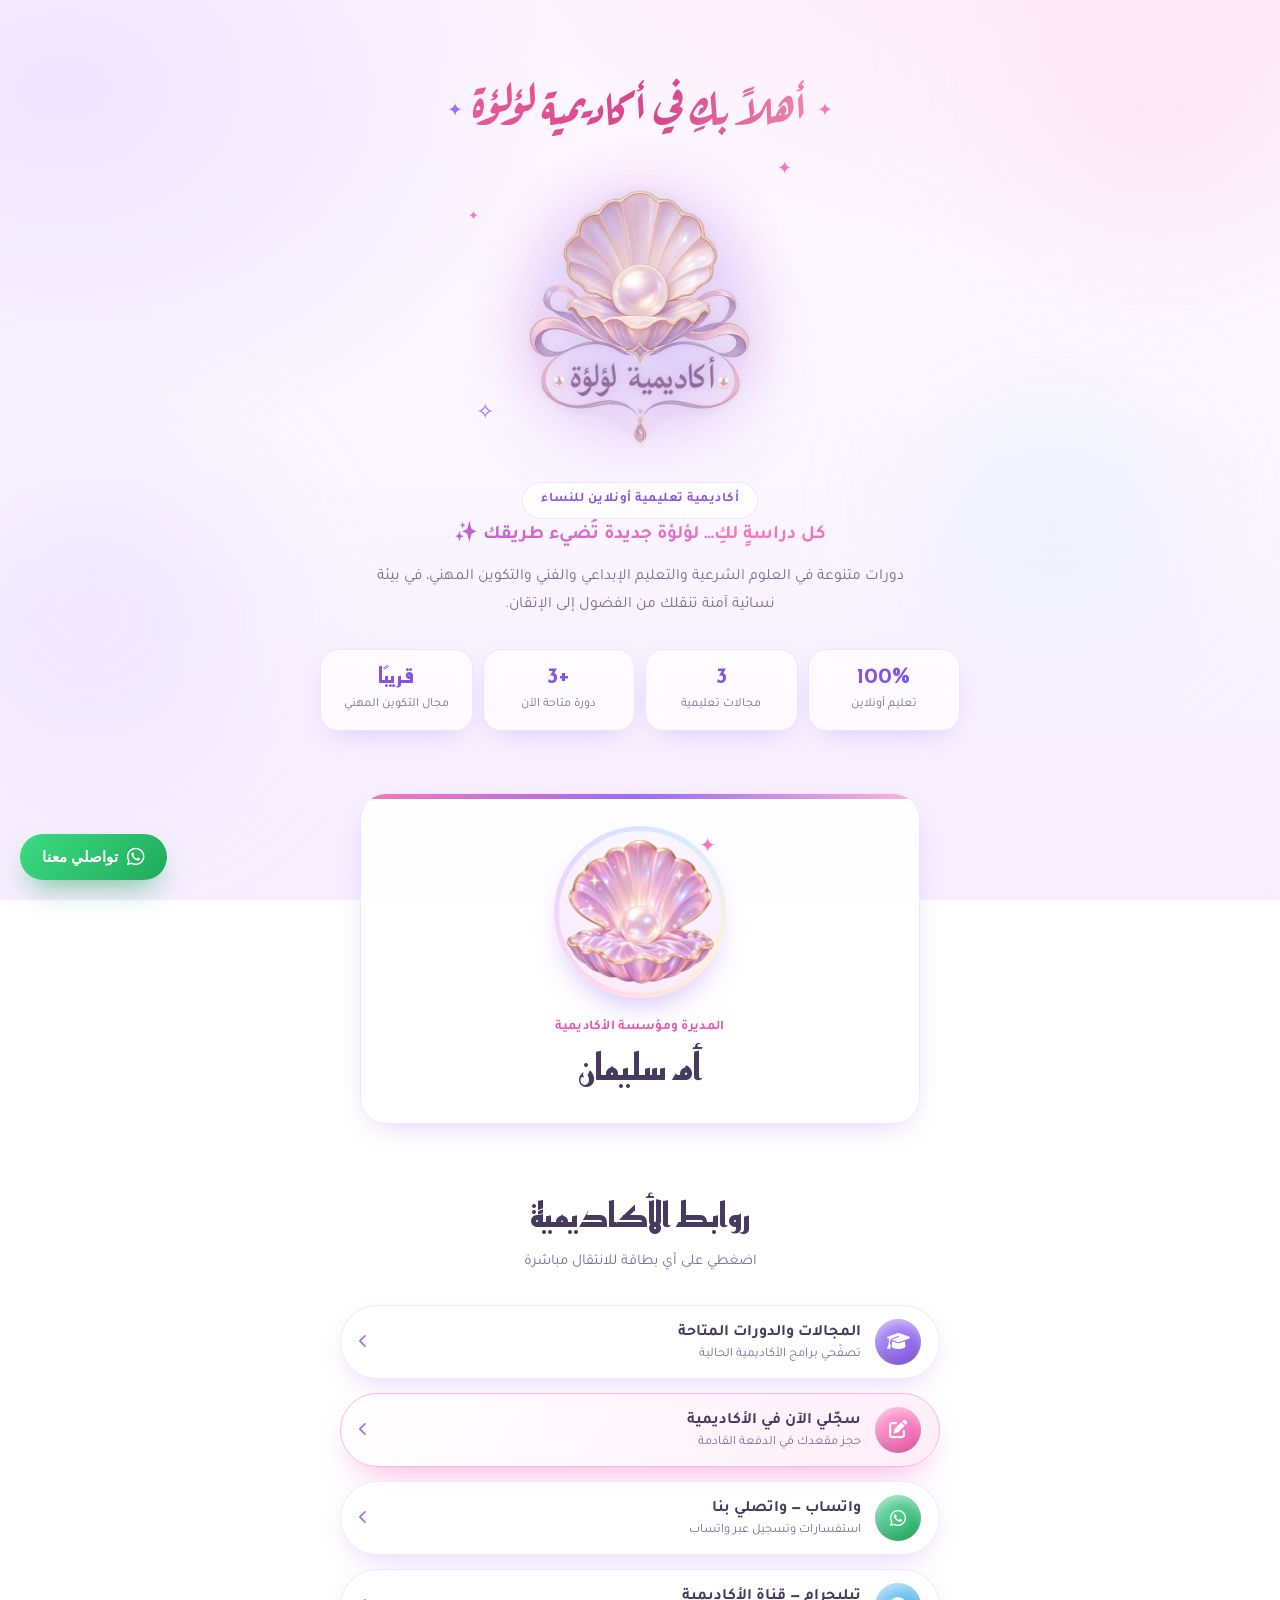
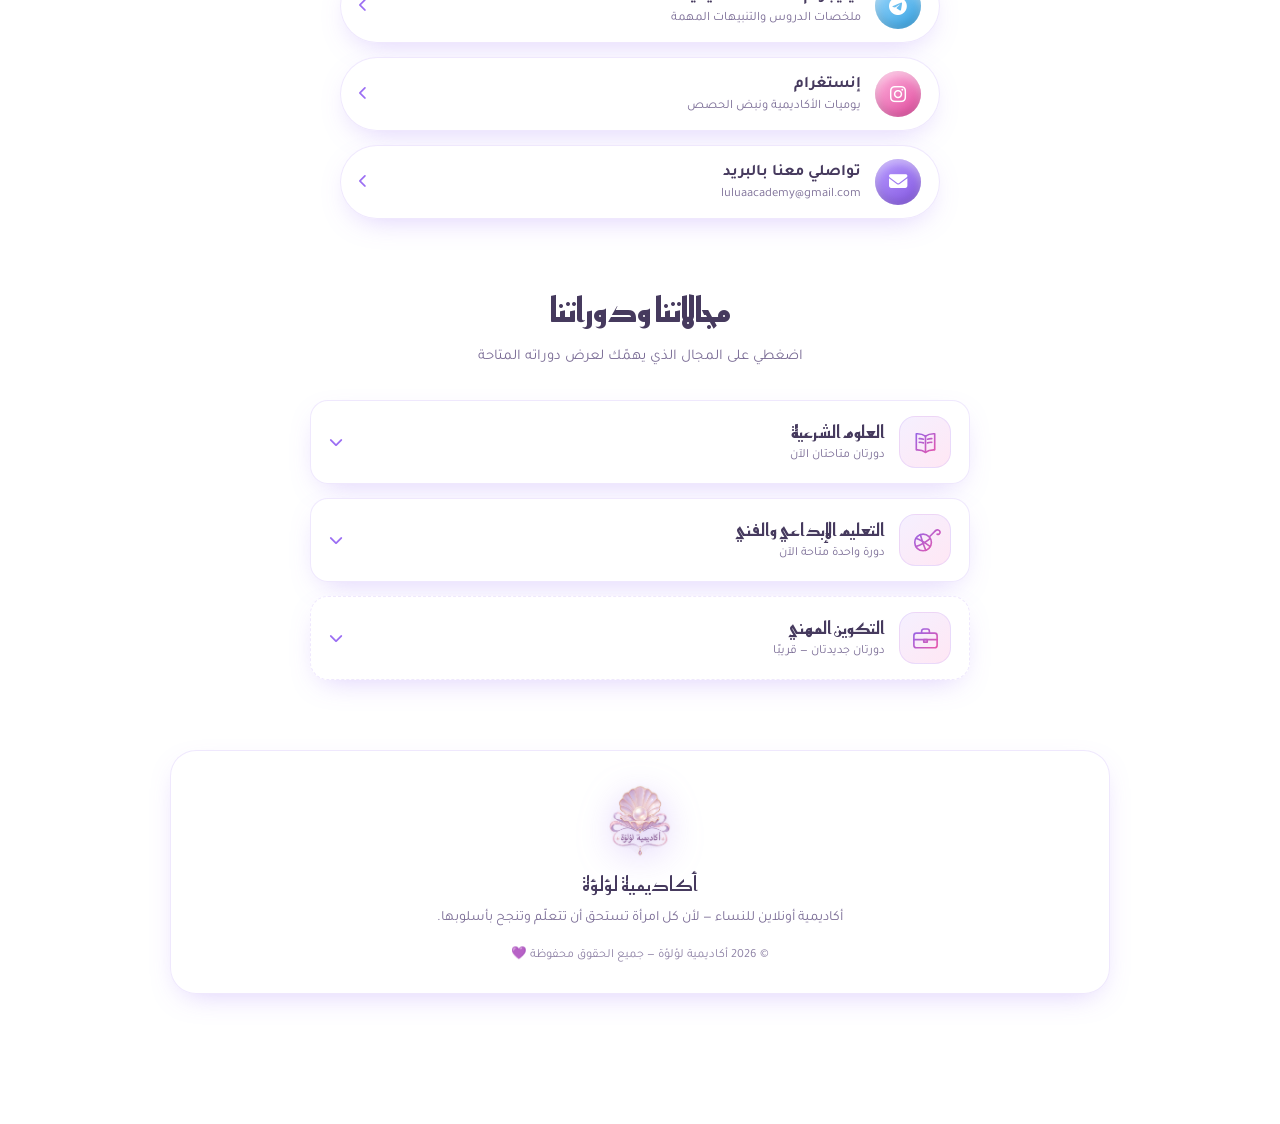
==== index.html @ d8419486 "البريد والتيليجرام الحقيقيان للأكاديمية" ====
<!DOCTYPE html>
<html lang="ar" dir="rtl">
<head>
<meta charset="UTF-8">
<meta name="viewport" content="width=device-width, initial-scale=1">
<title>أكاديمية لؤلؤة | أكاديمية تعليمية أونلاين للنساء</title>
<meta name="description" content="أكاديمية لؤلؤة — أكاديمية تعليمية أونلاين للنساء، دورات في العلوم الشرعية والتعليم الإبداعي والفني والتكوين المهني.">
<meta name="theme-color" content="#f7f0ff">

<meta property="og:type" content="website">
<meta property="og:title" content="أكاديمية لؤلؤة">
<meta property="og:description" content="أكاديمية تعليمية أونلاين للنساء — العلوم الشرعية، التعليم الإبداعي والفني، التكوين المهني.">
<meta property="og:image" content="assets/img/logo.png">

<link rel="icon" type="image/png" href="assets/img/favicon.png">

<link rel="preconnect" href="https://fonts.googleapis.com">
<link rel="preconnect" href="https://fonts.gstatic.com" crossorigin>
<link href="https://fonts.googleapis.com/css2?family=Aref+Ruqaa:wght@400;700&family=Reem+Kufi:wght@400..700&family=Tajawal:wght@300;400;500;700;800&display=swap" rel="stylesheet">
<link rel="stylesheet" href="https://cdnjs.cloudflare.com/ajax/libs/font-awesome/6.5.2/css/all.min.css">

<link rel="stylesheet" href="assets/css/style.css">
</head>
<body>

<div class="pearl-bg" aria-hidden="true">
  <span class="glow glow-1"></span>
  <span class="glow glow-2"></span>
  <span class="glow glow-3"></span>
  <span class="bubble b1"></span>
  <span class="bubble b2"></span>
  <span class="bubble b3"></span>
  <span class="bubble b4"></span>
</div>

<main class="shell">

  <!-- ============ الواجهة ============ -->
  <header class="hero reveal">
    <p class="welcome"><span class="shimmer">أهلاً بكِ في أكاديمية لؤلؤة</span></p>
    <div class="logo-wrap">
      <span class="logo-glow" aria-hidden="true"></span>
      <h1 class="brand">
        <picture>
          <source srcset="assets/img/logo.webp" type="image/webp">
          <img class="brand-logo" src="assets/img/logo.png" alt="أكاديمية لؤلؤة" width="700" height="700" fetchpriority="high">
        </picture>
      </h1>
      <span class="sparkle s1" aria-hidden="true">✦</span>
      <span class="sparkle s2" aria-hidden="true">✧</span>
      <span class="sparkle s3" aria-hidden="true">✦</span>
    </div>

    <p class="eyebrow">أكاديمية تعليمية أونلاين للنساء</p>
    <p class="tagline shimmer">كل دراسةٍ لكِ… لؤلؤة جديدة تُضيء طريقك ✨</p>
    <p class="intro">
      دورات متنوعة في العلوم الشرعية والتعليم الإبداعي والفني والتكوين المهني،
      في بيئة نسائية آمنة تنقلك من الفضول إلى الإتقان.
    </p>

    <ul class="stats" aria-label="نبذة عن الأكاديمية">
      <li><strong>100%</strong><span>تعليم أونلاين</span></li>
      <li><strong>3</strong><span>مجالات تعليمية</span></li>
      <li><strong>+3</strong><span>دورة متاحة الآن</span></li>
      <li><strong>قريبًا</strong><span>مجال التكوين المهني</span></li>
    </ul>
  </header>

  <!-- ============ المديرة ============ -->
  <section class="section" id="director" aria-labelledby="director-title">
    <div class="director-card reveal">
      <div class="director-avatar">
        <picture>
          <source srcset="assets/img/shell.webp" type="image/webp">
          <img src="assets/img/shell.png" alt="صدفة بلؤلؤة" width="600" height="600" loading="lazy">
        </picture>
        <span class="director-sparkle" aria-hidden="true">✦</span>
      </div>
      <p class="director-role">المديرة ومؤسسة الأكاديمية</p>
      <h2 class="director-name" id="director-title">أم سليمان</h2>
    </div>
  </section>

  <!-- ============ كل الروابط ============ -->
  <section class="section links-section" id="links" aria-labelledby="links-title">
    <h2 class="section-title reveal" id="links-title">روابط الأكاديمية</h2>
    <p class="section-sub reveal">اضغطي على أي بطاقة للانتقال مباشرة</p>

    <nav class="link-list">
      <a class="link-card reveal" href="#courses">
        <span class="ico ico-purple"><i class="fa-solid fa-graduation-cap"></i></span>
        <span class="txt"><strong>المجالات والدورات المتاحة</strong><small>تصفّحي برامج الأكاديمية الحالية</small></span>
        <i class="fa-solid fa-chevron-left arrow"></i>
      </a>

      <a class="link-card featured reveal" href="https://forms.gle/your-registration-link" target="_blank" rel="noopener">
        <span class="ico ico-pink"><i class="fa-solid fa-pen-to-square"></i></span>
        <span class="txt"><strong>سجّلي الآن في الأكاديمية</strong><small>حجز مقعدك في الدفعة القادمة</small></span>
        <i class="fa-solid fa-chevron-left arrow"></i>
      </a>

      <a class="link-card reveal" href="https://wa.me/00000000000" target="_blank" rel="noopener">
        <span class="ico ico-green"><i class="fa-brands fa-whatsapp"></i></span>
        <span class="txt"><strong>واتساب — واتصلي بنا</strong><small>استفسارات وتسجيل عبر واتساب</small></span>
        <i class="fa-solid fa-chevron-left arrow"></i>
      </a>

      <a class="link-card reveal" href="https://t.me/luluaacademy" target="_blank" rel="noopener">
        <span class="ico ico-sky"><i class="fa-brands fa-telegram"></i></span>
        <span class="txt"><strong>تيليجرام — قناة الأكاديمية</strong><small>ملخصات الدروس والتنبيهات المهمة</small></span>
        <i class="fa-solid fa-chevron-left arrow"></i>
      </a>

      <a class="link-card reveal" href="https://instagram.com/your_account" target="_blank" rel="noopener">
        <span class="ico ico-rose"><i class="fa-brands fa-instagram"></i></span>
        <span class="txt"><strong>إنستغرام</strong><small>يوميات الأكاديمية ونبض الحصص</small></span>
        <i class="fa-solid fa-chevron-left arrow"></i>
      </a>

      <a class="link-card reveal" href="mailto:luluaacademy@gmail.com">
        <span class="ico ico-purple"><i class="fa-solid fa-envelope"></i></span>
        <span class="txt"><strong>تواصلي معنا بالبريد</strong><small>luluaacademy@gmail.com</small></span>
        <i class="fa-solid fa-chevron-left arrow"></i>
      </a>
    </nav>
  </section>

  <!-- ============ المجالات والدورات ============ -->
  <section class="section" id="courses" aria-labelledby="courses-title">
    <h2 class="section-title reveal" id="courses-title">مجالاتنا ودوراتنا</h2>
    <p class="section-sub reveal">اضغطي على المجال الذي يهمّك لعرض دوراته المتاحة</p>

    <div class="fields">
      <details class="field reveal">
        <summary class="field-head">
          <span class="field-icon" aria-hidden="true"><svg viewBox="0 0 32 32" fill="none"><defs><linearGradient id="ico-book" x1="4" y1="4" x2="28" y2="28" gradientUnits="userSpaceOnUse"><stop stop-color="#8f66ec"/><stop offset="1" stop-color="#ec56a8"/></linearGradient></defs><g stroke="url(#ico-book)" stroke-width="1.7" stroke-linecap="round" stroke-linejoin="round"><path d="M16 9.5C13.4 7.6 10 6.8 6.5 7v16.6c3.5-.2 6.9.6 9.5 2.5"/><path d="M16 9.5c2.6-1.9 6-2.7 9.5-2.5V23.6c-3.5-.2-6.9.6-9.5 2.5"/><path d="M16 9.5v16.6"/><path d="M9.5 12c1.6-.1 3.1.1 4.4.6M9.5 15.8c1.6-.1 3.1.1 4.4.6"/><path d="M18.1 12.6c1.3-.5 2.8-.7 4.4-.6M18.1 16.4c1.3-.5 2.8-.7 4.4-.6"/></g></svg></span>
          <span class="field-name">
            <strong>العلوم الشرعية</strong>
            <small>دورتان متاحتان الآن</small>
          </span>
          <i class="fa-solid fa-chevron-down field-chevron" aria-hidden="true"></i>
        </summary>
        <div class="field-body">
          <a class="course course-link" href="course.html?id=ghasl-takfin">
            <span class="course-field">العلوم الشرعية</span>
            <h3>التغسيل والتكفين</h3>
            <p>أحكام تغسيل الميت وتكفينه كما وردت في القرآن والسنة، بشرح مبسّط وتطبيقي.</p>
            <span class="course-foot">
              <span class="badges">
                <span class="badge">متاحة الآن</span>
                <span class="badge badge-free">مجانية</span>
              </span>
              <span class="course-more">التفاصيل <i class="fa-solid fa-chevron-left" aria-hidden="true"></i></span>
            </span>
          </a>

          <a class="course course-link" href="course.html?id=usul-thalatha">
            <span class="course-field">العلوم الشرعية</span>
            <h3>الأصول الثلاثة</h3>
            <p>تمهيدٌ وافي للإيمان والفقه والحديث، بشرح مبسّط وأمثلة تطبيقية تناسب المبتدئة.</p>
            <span class="course-foot">
              <span class="badges">
                <span class="badge">متاحة الآن</span>
                <span class="badge badge-free">مجانية</span>
              </span>
              <span class="course-more">التفاصيل <i class="fa-solid fa-chevron-left" aria-hidden="true"></i></span>
            </span>
          </a>
        </div>
      </details>

      <details class="field reveal">
        <summary class="field-head">
          <span class="field-icon" aria-hidden="true"><svg viewBox="0 0 32 32" fill="none"><defs><linearGradient id="ico-yarn" x1="4" y1="4" x2="28" y2="28" gradientUnits="userSpaceOnUse"><stop stop-color="#8f66ec"/><stop offset="1" stop-color="#ec56a8"/></linearGradient></defs><g stroke="url(#ico-yarn)" stroke-width="1.7" stroke-linecap="round" stroke-linejoin="round"><circle cx="13.5" cy="18" r="8.6"/><path d="M6.1 13.7c3.8 1.2 9.4 4.5 14.8 8.6"/><path d="M6.1 22.3c4.2-1.6 10.2-4.4 14.8-8.6"/><path d="M10.6 9.9c1.8 5.4 3.6 11.6 5.8 16.2"/><path d="M20.6 11.6 26.4 5.8"/><path d="M26.4 5.8c1.7-1.5 4.3-.8 4.6 1.3.3 1.9-1.6 3.1-3 2.4"/></g></svg></span>
          <span class="field-name">
            <strong>التعليم الإبداعي والفني</strong>
            <small>دورة واحدة متاحة الآن</small>
          </span>
          <i class="fa-solid fa-chevron-down field-chevron" aria-hidden="true"></i>
        </summary>
        <div class="field-body">
          <a class="course course-link" href="course.html?id=kuroshi">
            <span class="course-field">التعليم الإبداعي والفني</span>
            <h3>دورة الكروشي</h3>
            <p>من الأساسيات الأولى إلى تنفيذ قطعٍ يدوية أنيقة، بخطوات واضحة وممتعة.</p>
            <span class="course-foot">
              <span class="badges">
                <span class="badge">متاحة الآن</span>
                <span class="badge badge-paid">2800 دج <s class="price-old">4000 دج</s></span>
              </span>
              <span class="course-more">التفاصيل <i class="fa-solid fa-chevron-left" aria-hidden="true"></i></span>
            </span>
          </a>
        </div>
      </details>

      <details class="field soon reveal">
        <summary class="field-head">
          <span class="field-icon" aria-hidden="true"><svg viewBox="0 0 32 32" fill="none"><defs><linearGradient id="ico-work" x1="4" y1="4" x2="28" y2="28" gradientUnits="userSpaceOnUse"><stop stop-color="#8f66ec"/><stop offset="1" stop-color="#ec56a8"/></linearGradient></defs><g stroke="url(#ico-work)" stroke-width="1.7" stroke-linecap="round" stroke-linejoin="round"><rect x="4" y="10.5" width="24" height="15" rx="2.6"/><path d="M12 10.5V8.4a2.2 2.2 0 0 1 2.2-2.2h3.6a2.2 2.2 0 0 1 2.2 2.2v2.1"/><path d="M4 17.2h24"/><path d="M14.2 17.2h3.6v2.6h-3.6z"/></g></svg></span>
          <span class="field-name">
            <strong>التكوين المهني</strong>
            <small>دورتان جديدتان — قريبًا</small>
          </span>
          <i class="fa-solid fa-chevron-down field-chevron" aria-hidden="true"></i>
        </summary>
        <div class="field-body">
          <a class="course course-link" href="course.html?id=riyad-atfal">
            <span class="course-field">التكوين المهني</span>
            <h3>رياضة الأطفال</h3>
            <p>دورة تأهيلية لمهنة رعاية وتربية الأطفال: خطة نشاط يومية، لعب منظم، ومهارات تعامل عملية.</p>
            <span class="course-foot">
              <span class="badges">
                <span class="badge badge-soon">قريبًا</span>
                <span class="badge badge-paid">4500 دج</span>
              </span>
              <span class="course-more">التفاصيل <i class="fa-solid fa-chevron-left" aria-hidden="true"></i></span>
            </span>
          </a>

          <a class="course course-link" href="course.html?id=murshida-hajj">
            <span class="course-field">التكوين المهني</span>
            <h3>مرشدة الحج والعمرة</h3>
            <p>تأهيل ليكونين مرشدة لنساء الحج والعمرة: المناسك خطوة بخطوة ومهارات الإرشاد في الميدان.</p>
            <span class="course-foot">
              <span class="badges">
                <span class="badge badge-soon">قريبًا</span>
                <span class="badge badge-paid">5000 دج</span>
              </span>
              <span class="course-more">التفاصيل <i class="fa-solid fa-chevron-left" aria-hidden="true"></i></span>
            </span>
          </a>
        </div>
      </details>
    </div>
  </section>

  <footer class="footer reveal">
    <img class="footer-logo" src="assets/img/logo.png" alt="" aria-hidden="true" width="74" height="74" loading="lazy">
    <p class="footer-name">أكاديمية لؤلؤة</p>
    <p class="footer-note">أكاديمية أونلاين للنساء — لأن كل امرأة تستحق أن تتعلّم وتنجح بأسلوبها.</p>
    <p class="copy">© <span id="year">2026</span> أكاديمية لؤلؤة — جميع الحقوق محفوظة 💜</p>
  </footer>

</main>

<a class="fab" href="https://wa.me/00000000000" target="_blank" rel="noopener" aria-label="تواصلي معنا عبر واتساب">
  <i class="fa-brands fa-whatsapp"></i>
  <span>تواصلي معنا</span>
</a>

<script src="assets/js/main.js"></script>
</body>
</html>
---- assets/css/style.css ----
/* ============================================================
   أكاديمية لؤلؤة — ثيم اللؤلؤ (بنفسجي ووردي باستالي)
   ============================================================ */

:root{
  /* ألوان اللؤلؤ */
  --pearl-0: #ffffff;
  --pearl-1: #fdf5ff;
  --pearl-2: #f7eeff;

  /* البنفسجي */
  --violet-50: #f5f0ff;
  --violet-100: #ece2ff;
  --violet-300: #c4a8ff;
  --violet-500: #9b6ef3;
  --violet-600: #8355e0;
  --violet-700: #6a3fc4;

  /* الوردي */
  --pink-100: #ffe7f4;
  --pink-300: #ffb3da;
  --pink-500: #f875bd;
  --pink-600: #ec56a8;

  --ink: #463a5e;
  --ink-soft: #7b6d96;
  --line: rgba(155, 110, 243, .16);

  --shadow-soft: 0 10px 30px -12px rgba(139, 92, 246, .35);
  --shadow-lift: 0 22px 45px -18px rgba(139, 92, 246, .5);

  --r-lg: 26px;
  --r-md: 18px;

  --font-body: "Tajawal", "Segoe UI", system-ui, sans-serif;
  --font-display: "Reem Kufi", "Tajawal", serif;
}

*{ box-sizing: border-box; margin: 0; padding: 0; }

html{ scroll-behavior: smooth; }

body{
  font-family: var(--font-body);
  color: var(--ink);
  background:
    radial-gradient(1200px 600px at 90% -10%, #ffeaf7 0%, transparent 60%),
    radial-gradient(900px 700px at 5% 10%, #eee4ff 0%, transparent 55%),
    linear-gradient(180deg, var(--pearl-1) 0%, #fbf7ff 45%, var(--pearl-2) 100%);
  background-attachment: fixed;
  min-height: 100vh;
  line-height: 1.75;
  overflow-x: hidden;
  -webkit-font-smoothing: antialiased;
}

/* ---------- خلفية اللؤلؤ المتحركة ---------- */
.pearl-bg{
  position: fixed;
  inset: 0;
  z-index: -1;
  overflow: hidden;
  pointer-events: none;
}
.glow{
  position: absolute;
  border-radius: 50%;
  filter: blur(70px);
  opacity: .55;
  animation: drift 18s ease-in-out infinite alternate;
}
.glow-1{ width: 380px; height: 380px; top: -90px; right: -70px;
  background: radial-gradient(circle, #ffd6ee, transparent 70%); }
.glow-2{ width: 420px; height: 420px; bottom: 8%; left: -120px;
  background: radial-gradient(circle, #ddd0ff, transparent 70%); animation-delay: -6s; }
.glow-3{ width: 300px; height: 300px; top: 42%; right: 6%;
  background: radial-gradient(circle, #d6ecff, transparent 70%); animation-delay: -11s; }

.bubble{
  position: absolute;
  border-radius: 50%;
  background: radial-gradient(circle at 32% 28%, #fff 0%, #f6eaff 45%, #ffe3f3 100%);
  box-shadow: inset -6px -8px 14px rgba(190, 150, 255, .35),
              inset 6px 8px 14px rgba(255, 255, 255, .9);
  opacity: .75;
  animation: float-up 16s linear infinite;
}
.b1{ width: 26px; height: 26px; left: 12%; bottom: -40px; animation-delay: 0s; }
.b2{ width: 16px; height: 16px; left: 34%; bottom: -40px; animation-delay: 4s; }
.b3{ width: 34px; height: 34px; right: 18%; bottom: -40px; animation-delay: 8s; }
.b4{ width: 20px; height: 20px; right: 40%; bottom: -40px; animation-delay: 12s; }

@keyframes drift{
  from{ transform: translate3d(0,0,0) scale(1); }
  to{ transform: translate3d(-40px, 35px, 0) scale(1.12); }
}
@keyframes float-up{
  0%{ transform: translateY(0) translateX(0); opacity: 0; }
  10%{ opacity: .8; }
  100%{ transform: translateY(-105vh) translateX(30px); opacity: 0; }
}

/* ---------- الحاوية ---------- */
.shell{
  width: min(92%, 940px);
  margin-inline: auto;
  padding: 46px 0 130px;
}

/* ---------- الواجهة ---------- */
.hero{ text-align: center; padding-top: 14px; }

/* ---------- الترحيب ---------- */
.welcome{
  font-family: "Aref Ruqaa", var(--font-display);
  font-weight: 700;
  font-size: clamp(1.9rem, 6vw, 2.9rem);
  line-height: 1.85;
  margin: 0 0 4px;
  color: var(--violet-700);
}
.welcome::before,
.welcome::after{
  content: "✦";
  font-family: var(--font-body);
  font-size: .4em;
  color: var(--pink-500);
  vertical-align: middle;
  margin: 0 .55em;
  animation: twinkle 2.6s ease-in-out infinite;
}
.welcome::after{ animation-delay: 1.2s; color: var(--violet-500); }

/* لون ترحيب وردي مخملي متحرك */
.welcome .shimmer{
  background-image: linear-gradient(100deg,
    #e85a9b 0%, #d6448a 22%, #f59fbc 48%, #e85a9b 74%, #d6448a 100%);
}

.logo-wrap{
  position: relative;
  width: fit-content;
  margin: 0 auto 4px;
  padding: 14px;
}
.logo-glow{
  position: absolute;
  inset: 8% 6%;
  border-radius: 50%;
  background: radial-gradient(circle,
    rgba(255,255,255,.95) 0%,
    rgba(240,226,255,.8) 45%,
    rgba(255,220,240,.4) 68%,
    transparent 76%);
  filter: blur(16px);
  z-index: 0;
  animation: pearl-breathe 5s ease-in-out infinite;
}
.sparkle{
  position: absolute;
  color: var(--pink-500);
  animation: twinkle 2.6s ease-in-out infinite;
  z-index: 2;
}
.s1{ top: 6px; right: 8px; font-size: 18px; }
.s2{ bottom: 34px; left: -4px; font-size: 22px; color: var(--violet-500); animation-delay: .8s; }
.s3{ top: 58px; left: -12px; font-size: 13px; animation-delay: 1.5s; }

@keyframes pearl-breathe{
  0%,100%{ transform: scale(1); opacity: .9; }
  50%{ transform: scale(1.06); opacity: 1; }
}
@keyframes logo-float{
  0%,100%{ transform: translateY(0); }
  50%{ transform: translateY(-9px); }
}
@keyframes twinkle{
  0%,100%{ opacity: .25; transform: scale(.8) rotate(0deg); }
  50%{ opacity: 1; transform: scale(1.2) rotate(20deg); }
}

.eyebrow{
  display: inline-block;
  margin-top: 8px;
  font-size: .82rem;
  font-weight: 700;
  letter-spacing: .5px;
  color: var(--violet-600);
  background: rgba(255,255,255,.75);
  border: 1px solid var(--line);
  padding: 6px 18px;
  border-radius: 999px;
  backdrop-filter: blur(6px);
}

.brand{
  position: relative;
  z-index: 1;
  margin: 0;
  line-height: 0;
}
.brand-logo{
  display: block;
  width: min(74vw, 292px);
  height: auto;
  filter: drop-shadow(0 18px 34px rgba(155, 110, 243, .38));
  animation: logo-float 6s ease-in-out infinite;
}
.shimmer{
  background: linear-gradient(100deg,
    var(--violet-600) 0%, var(--pink-500) 25%,
    var(--violet-500) 50%, var(--pink-600) 75%, var(--violet-600) 100%);
  background-size: 250% auto;
  -webkit-background-clip: text;
  background-clip: text;
  -webkit-text-fill-color: transparent;
  animation: shine 6s linear infinite;
}
@keyframes shine{ to{ background-position: 250% center; } }

.tagline{
  font-size: clamp(1.02rem, 2.6vw, 1.2rem);
  font-weight: 700;
  color: var(--pink-600);
}
.intro{
  max-width: 560px;
  margin: 12px auto 0;
  color: var(--ink-soft);
  font-size: .98rem;
}

/* الإحصائيات */
.stats{
  list-style: none;
  display: grid;
  grid-template-columns: repeat(4, 1fr);
  gap: 10px;
  max-width: 640px;
  margin: 30px auto 0;
}
.stats li{
  background: rgba(255,255,255,.7);
  border: 1px solid var(--line);
  border-radius: var(--r-md);
  padding: 12px 6px;
  backdrop-filter: blur(8px);
  box-shadow: var(--shadow-soft);
}
.stats strong{
  display: block;
  font-family: var(--font-display);
  font-size: 1.35rem;
  color: var(--violet-600);
  line-height: 1.3;
}
.stats span{ font-size: .78rem; color: var(--ink-soft); }

/* ---------- المديرة ---------- */
.director-card{
  max-width: 560px;
  margin: 30px auto 0;
  text-align: center;
  background: rgba(255,255,255,.85);
  border: 1px solid var(--line);
  border-radius: var(--r-lg);
  padding: 32px 24px 30px;
  backdrop-filter: blur(10px);
  box-shadow: var(--shadow-soft);
  position: relative;
  overflow: hidden;
}
.director-card::before{
  content: "";
  position: absolute;
  inset-inline: 0;
  top: 0;
  height: 5px;
  background: linear-gradient(90deg, var(--pink-500), var(--violet-500), var(--pink-300));
}
.director-avatar{
  position: relative;
  width: 172px;
  height: 172px;
  margin: 0 auto 18px;
  border-radius: 50%;
  padding: 5px;
  background: conic-gradient(from 210deg, #ffd7ee, #e6d7ff, #d4ecff, #fff2d6, #ffd7ee);
  box-shadow: 0 16px 32px -14px rgba(155, 110, 243, .55);
}
.director-avatar picture{ display: block; width: 100%; height: 100%; }
.director-avatar img{
  display: block;
  width: 100%;
  height: 100%;
  object-fit: cover;
  border-radius: 50%;
  overflow: hidden;
  background: radial-gradient(circle at 50% 32%, #ffffff 0%, #f8efff 55%, #ffeaf7 100%);
}
.director-sparkle{
  position: absolute;
  top: 6px;
  right: 10px;
  font-size: 20px;
  color: var(--pink-500);
  animation: twinkle 2.6s ease-in-out infinite;
}
.director-role{
  font-size: .84rem;
  font-weight: 700;
  letter-spacing: .3px;
  color: var(--pink-600);
}
.director-name{
  font-family: var(--font-display);
  font-size: clamp(1.7rem, 5vw, 2.3rem);
  line-height: 1.4;
  color: var(--ink);
  margin-top: 2px;
}

/* ---------- الأقسام ---------- */
.section{ margin-top: 62px; }

.section-title{
  font-family: var(--font-display);
  font-size: clamp(1.5rem, 4vw, 2.1rem);
  text-align: center;
  color: var(--ink);
}
.section-sub{
  text-align: center;
  color: var(--ink-soft);
  font-size: .93rem;
  margin-top: 4px;
}

/* ---------- بطاقات الروابط ---------- */
.link-list{
  max-width: 600px;
  margin: 30px auto 0;
  display: flex;
  flex-direction: column;
  gap: 14px;
}
.link-card{
  display: flex;
  align-items: center;
  gap: 14px;
  text-decoration: none;
  color: var(--ink);
  background: rgba(255,255,255,.82);
  border: 1px solid var(--line);
  border-radius: 999px;
  padding: 13px 18px;
  backdrop-filter: blur(10px);
  box-shadow: var(--shadow-soft);
  transition: transform .3s cubic-bezier(.2,.8,.3,1),
              box-shadow .3s ease,
              border-color .3s ease;
  position: relative;
  overflow: hidden;
}
.link-card::after{
  content: "";
  position: absolute;
  inset: 0;
  background: linear-gradient(115deg, transparent 35%, rgba(255,255,255,.75) 50%, transparent 65%);
  transform: translateX(-120%);
  transition: transform .7s ease;
  pointer-events: none;
}
.link-card:hover,
.link-card:focus-visible{
  transform: translateY(-4px);
  box-shadow: var(--shadow-lift);
  border-color: var(--pink-300);
  outline: none;
}
.link-card:hover::after,
.link-card:focus-visible::after{ transform: translateX(120%); }

.link-card.featured{
  background: linear-gradient(120deg, rgba(255,255,255,.9), rgba(255,236,248,.9));
  border-color: var(--pink-300);
  box-shadow: 0 16px 34px -16px rgba(236, 86, 168, .55);
}

.ico{
  flex: 0 0 auto;
  width: 46px;
  height: 46px;
  border-radius: 50%;
  display: grid;
  place-items: center;
  font-size: 1.15rem;
  color: #fff;
  box-shadow: inset 0 -4px 8px rgba(0,0,0,.12), inset 0 4px 8px rgba(255,255,255,.45);
}
.ico-purple{ background: linear-gradient(140deg, #b79bff, var(--violet-600)); }
.ico-pink{ background: linear-gradient(140deg, #ffadda, var(--pink-600)); }
.ico-green{ background: linear-gradient(140deg, #7ee2b8, #1faa59); }
.ico-sky{ background: linear-gradient(140deg, #a5dcff, #2f9fe0); }
.ico-rose{ background: linear-gradient(140deg, #ffb9e0, #e0459b); }
.ico-dark{ background: linear-gradient(140deg, #6d6d7a, #1d1d24); }
.ico-red{ background: linear-gradient(140deg, #ff9c9c, #e02b35); }
.ico-gold{ background: linear-gradient(140deg, #ffe3a3, #e3a11c); }

.txt{ flex: 1; display: flex; flex-direction: column; line-height: 1.5; }
.txt strong{ font-size: 1rem; font-weight: 700; }
.txt small{ color: var(--ink-soft); font-size: .8rem; font-weight: 400; }

.arrow{
  color: var(--violet-500);
  font-size: .85rem;
  transition: transform .3s ease;
}
.link-card:hover .arrow{ transform: translateX(-6px); }

/* ---------- المجالات والدورات (قابلات) ---------- */
.fields{
  max-width: 660px;
  margin: 30px auto 0;
  display: flex;
  flex-direction: column;
  gap: 14px;
}
.field{
  background: rgba(255,255,255,.85);
  border: 1px solid var(--line);
  border-radius: var(--r-md);
  box-shadow: var(--shadow-soft);
  backdrop-filter: blur(8px);
  overflow: hidden;
  transition: box-shadow .3s ease, border-color .3s ease;
}
.field[open]{ border-color: var(--pink-300); box-shadow: var(--shadow-lift); }
.field.soon{ border-style: dashed; }

.field-head{
  display: flex;
  align-items: center;
  gap: 14px;
  padding: 15px 18px;
  cursor: pointer;
  list-style: none;
  -webkit-user-select: none;
  user-select: none;
  transition: background .25s ease;
}
.field-head::-webkit-details-marker{ display: none; }
.field-head:hover{ background: rgba(245,240,255,.65); }
.field-head:focus-visible{
  outline: 2px solid var(--violet-500);
  outline-offset: -3px;
}

.field-icon{
  flex: 0 0 auto;
  width: 52px;
  height: 52px;
  border-radius: 16px;
  display: grid;
  place-items: center;
  background: linear-gradient(140deg, var(--violet-50), var(--pink-100));
  border: 1px solid var(--line);
}
.field-icon svg{
  width: 31px;
  height: 31px;
  display: block;
}
.field-name{
  flex: 1;
  display: flex;
  flex-direction: column;
  line-height: 1.55;
}
.field-name strong{
  font-family: var(--font-display);
  font-size: 1.1rem;
  color: var(--ink);
}
.field-name small{
  font-size: .78rem;
  color: var(--ink-soft);
  font-weight: 400;
}

.field-chevron{
  color: var(--violet-500);
  font-size: .88rem;
  transition: transform .3s ease;
}
.field[open] .field-chevron{ transform: rotate(180deg); }

.field-body{
  padding: 2px 18px 18px;
  display: flex;
  flex-direction: column;
  gap: 12px;
  animation: field-open .35s ease;
}
@keyframes field-open{
  from{ opacity: 0; transform: translateY(-8px); }
  to{ opacity: 1; transform: none; }
}

.course{
  background: linear-gradient(180deg, rgba(245,240,255,.7), rgba(255,236,248,.5));
  border: 1px solid var(--line);
  border-radius: var(--r-md);
  padding: 18px;
  position: relative;
  overflow: hidden;
}
.course::before{
  content: "";
  position: absolute;
  inset-inline: 0;
  top: 0;
  height: 4px;
  background: linear-gradient(90deg, var(--violet-500), var(--pink-500));
}
.course-field{
  display: block;
  font-size: .74rem;
  font-weight: 700;
  letter-spacing: .4px;
  color: var(--pink-600);
  margin-bottom: 3px;
}
.course h3{
  font-family: var(--font-display);
  font-size: 1.1rem;
  color: var(--ink);
  margin-bottom: 6px;
}
.course p{ font-size: .88rem; color: var(--ink-soft); }
.badge{
  display: inline-block;
  margin-top: 14px;
  font-size: .75rem;
  font-weight: 700;
  color: var(--violet-700);
  background: var(--violet-50);
  border: 1px solid var(--line);
  padding: 4px 14px;
  border-radius: 999px;
}
.badge-soon{ color: var(--pink-600); background: var(--pink-100); }

/* بادجات السعر */
.badge-free{
  color: #14803c;
  background: linear-gradient(140deg, #dcf7e6, #c7f0db);
  border: 1px solid #a8e6c3;
  font-weight: 700;
}
.badge-paid{
  color: var(--violet-600, #6d3fd6);
  background: linear-gradient(140deg, var(--violet-50), #ecdcff);
  border: 1px solid #d9c2ff;
  font-weight: 700;
}
.price-old{
  font-size: .82em;
  font-weight: 500;
  color: var(--ink-soft);
  text-decoration-thickness: 1.5px;
  margin-inline-start: 5px;
  opacity: .75;
}

/* بطاقة دورة قابلة للنقر */
a.course-link{
  display: block;
  text-decoration: none;
  cursor: pointer;
  transition: transform .25s ease, box-shadow .25s ease, border-color .25s ease;
}
a.course-link:hover{
  transform: translateY(-4px);
  box-shadow: var(--shadow-lift);
  border-color: var(--pink-300);
}
a.course-link:focus-visible{
  outline: 2px solid var(--violet-500);
  outline-offset: 3px;
}
.course-foot{
  display: flex;
  align-items: center;
  justify-content: space-between;
  gap: 10px;
  margin-top: 14px;
  flex-wrap: wrap;
}
.badges{ display: inline-flex; gap: 8px; flex-wrap: wrap; }
.course-more{
  font-size: .82rem;
  font-weight: 700;
  color: var(--violet-500);
  display: inline-flex;
  align-items: center;
  gap: 5px;
}
a.course-link:hover .course-more{ color: var(--pink-600); }
a.course-link:hover .course-more i{ transform: translateX(-4px); }
.course-more i{ transition: transform .25s ease; }

/* ---------- آراء الطالبات ---------- */
.quotes{
  display: grid;
  grid-template-columns: repeat(auto-fit, minmax(260px, 1fr));
  gap: 18px;
  margin-top: 30px;
}
.quote{
  background: rgba(255,255,255,.85);
  border: 1px solid var(--line);
  border-radius: var(--r-lg);
  padding: 24px 22px;
  box-shadow: var(--shadow-soft);
  backdrop-filter: blur(8px);
  position: relative;
}
.quote::before{
  content: "”";
  position: absolute;
  top: 4px;
  left: 20px;
  font-family: var(--font-display);
  font-size: 4rem;
  color: var(--pink-100);
  line-height: 1;
}
.stars{ color: #f5b301; letter-spacing: 3px; font-size: .95rem; margin-bottom: 10px; }
.quote blockquote{
  font-size: .93rem;
  color: var(--ink);
  position: relative;
  z-index: 1;
}
.quote figcaption{
  margin-top: 14px;
  font-weight: 700;
  font-size: .88rem;
  color: var(--violet-700);
}
.quote figcaption span{ color: var(--ink-soft); font-weight: 400; }

/* ---------- التذييل ---------- */
.footer{
  margin-top: 70px;
  text-align: center;
  padding: 34px 20px 26px;
  background: rgba(255,255,255,.72);
  border: 1px solid var(--line);
  border-radius: var(--r-lg);
  backdrop-filter: blur(10px);
  box-shadow: var(--shadow-soft);
}
.footer-logo{
  display: block;
  width: 80px;
  height: auto;
  margin: -6px auto 8px;
  filter: drop-shadow(0 10px 18px rgba(155, 110, 243, .35));
}
.footer-name{ font-family: var(--font-display); font-size: 1.25rem; color: var(--ink); }
.footer-note{ color: var(--ink-soft); font-size: .88rem; margin-top: 4px; }
.copy{ color: var(--ink-soft); font-size: .78rem; margin-top: 14px; opacity: .85; }

/* ---------- زر واتساب العائم ---------- */
.fab{
  position: fixed;
  bottom: 20px;
  left: 20px;
  display: inline-flex;
  align-items: center;
  gap: 9px;
  padding: 13px 22px;
  border-radius: 999px;
  text-decoration: none;
  color: #fff;
  font-weight: 700;
  font-size: .92rem;
  background: linear-gradient(135deg, #3ddc84, #1faa59);
  box-shadow: 0 14px 30px -10px rgba(31, 170, 89, .7);
  z-index: 50;
  animation: fab-pulse 3s ease-in-out infinite;
  transition: transform .25s ease;
}
.fab:hover{ transform: translateY(-4px) scale(1.03); }
.fab i{ font-size: 1.25rem; }
@keyframes fab-pulse{
  0%,100%{ box-shadow: 0 14px 30px -10px rgba(31,170,89,.7), 0 0 0 0 rgba(61,220,132,.45); }
  50%{ box-shadow: 0 14px 30px -10px rgba(31,170,89,.7), 0 0 0 14px rgba(61,220,132,0); }
}

/* ---------- ظهور العناصر عند التمرير ---------- */
.reveal{
  opacity: 0;
  transform: translateY(26px);
  transition: opacity .7s ease, transform .7s cubic-bezier(.2,.8,.3,1);
}
.reveal.is-visible{ opacity: 1; transform: none; }

/* ---------- التجاوب ---------- */
@media (max-width: 640px){
  .shell{ width: min(94%, 940px); padding-top: 34px; }
  .stats{ grid-template-columns: repeat(2, 1fr); }
  .link-card{ padding: 12px 14px; gap: 11px; }
  .ico{ width: 42px; height: 42px; font-size: 1.05rem; }
  .txt strong{ font-size: .94rem; }
  .fab span{ display: none; }
  .fab{ padding: 15px; border-radius: 50%; left: 16px; bottom: 16px; }
}

/* ---------- احترام تفضيل تقليل الحركة ---------- */
@media (prefers-reduced-motion: reduce){
  *, *::before, *::after{
    animation-duration: .01ms !important;
    animation-iteration-count: 1 !important;
    transition-duration: .01ms !important;
  }
  html{ scroll-behavior: auto; }
  .reveal{ opacity: 1; transform: none; }
}

/* ---------- صفحة تفاصيل الدورة ---------- */
.course-page{ padding-top: 26px; }

.back-link{
  display: inline-flex;
  align-items: center;
  gap: 7px;
  font-size: .88rem;
  font-weight: 700;
  color: var(--violet-500);
  text-decoration: none;
  padding: 9px 16px;
  border-radius: 999px;
  background: rgba(255,255,255,.75);
  border: 1px solid var(--line);
  margin-bottom: 22px;
  transition: background .25s ease, transform .25s ease;
}
.back-link:hover{ background: #fff; transform: translateX(4px); }
.back-link:focus-visible{ outline: 2px solid var(--violet-500); outline-offset: 2px; }

.course-hero{
  background: rgba(255,255,255,.88);
  border: 1px solid var(--line);
  border-radius: var(--r-lg);
  padding: 34px 30px;
  text-align: center;
  backdrop-filter: blur(8px);
  box-shadow: var(--shadow-soft);
  position: relative;
  overflow: hidden;
}
.course-hero::before{
  content: "";
  position: absolute;
  inset-inline: 0;
  top: 0;
  height: 6px;
  background: linear-gradient(90deg, var(--violet-500), var(--pink-500), var(--violet-300));
}
.course-title{
  font-family: var(--font-display);
  font-size: clamp(1.5rem, 4vw, 2.1rem);
  color: var(--ink);
  margin: 6px 0 12px;
}
.course-badges{
  display: flex;
  justify-content: center;
  gap: 10px;
  flex-wrap: wrap;
  margin-bottom: 14px;
}
.course-desc{
  color: var(--ink-soft);
  font-size: .98rem;
  line-height: 1.9;
  max-width: 620px;
  margin: 0 auto;
}

.course-panel{
  background: rgba(255,255,255,.85);
  border: 1px solid var(--line);
  border-radius: var(--r-lg);
  padding: 26px 28px;
  margin-top: 18px;
  backdrop-filter: blur(8px);
  box-shadow: var(--shadow-soft);
}
.panel-title{
  font-family: var(--font-display);
  font-size: 1.18rem;
  color: var(--ink);
  display: flex;
  align-items: center;
  gap: 9px;
  margin-bottom: 16px;
}
.panel-title i{ color: var(--pink-500); font-size: 1rem; }

.points{ list-style: none; display: flex; flex-direction: column; gap: 11px; }
.points li{
  display: flex;
  align-items: flex-start;
  gap: 10px;
  font-size: .93rem;
  color: var(--ink-soft);
  line-height: 1.75;
}
.points li i{
  color: #17a355;
  background: linear-gradient(140deg, #dcf7e6, #c7f0db);
  border: 1px solid #a8e6c3;
  width: 23px;
  height: 23px;
  border-radius: 50%;
  display: grid;
  place-items: center;
  font-size: .68rem;
  flex: 0 0 auto;
  margin-top: 4px;
}

.info-list{ list-style: none; display: flex; flex-direction: column; gap: 13px; }
.info-list li{ display: flex; align-items: center; gap: 12px; }
.info-list li > span:last-child{ display: flex; flex-direction: column; line-height: 1.6; }
.info-list strong{ font-size: .9rem; color: var(--ink); }
.info-list small{ font-size: .84rem; color: var(--ink-soft); font-weight: 400; }
.info-ico{
  width: 42px;
  height: 42px;
  border-radius: 13px;
  display: grid;
  place-items: center;
  background: linear-gradient(140deg, var(--violet-50), var(--pink-100));
  border: 1px solid var(--line);
  color: var(--violet-500);
  font-size: 1rem;
  flex: 0 0 auto;
}

.course-cta{ text-align: center; margin-top: 26px; }
.cta-btn{
  display: inline-flex;
  align-items: center;
  gap: 10px;
  font-family: var(--font-display);
  font-size: 1.02rem;
  color: #fff;
  text-decoration: none;
  padding: 14px 34px;
  border-radius: 999px;
  background: linear-gradient(120deg, var(--violet-500), var(--pink-500));
  box-shadow: 0 10px 26px rgba(160, 90, 220, .35);
  transition: transform .25s ease, box-shadow .25s ease;
}
.cta-btn:hover{ transform: translateY(-3px); box-shadow: 0 14px 30px rgba(160, 90, 220, .45); }
.cta-btn:focus-visible{ outline: 3px solid #fff; outline-offset: 3px; }
.cta-note{ margin-top: 13px; font-size: .85rem; color: var(--ink-soft); }
.cta-note a{ color: var(--violet-500); font-weight: 700; }

.not-found{ text-align: center; }
.not-found .cta-btn{ margin-top: 16px; }

@media (max-width: 640px){
  .course-hero{ padding: 26px 20px; }
  .course-panel{ padding: 20px 18px; }
}
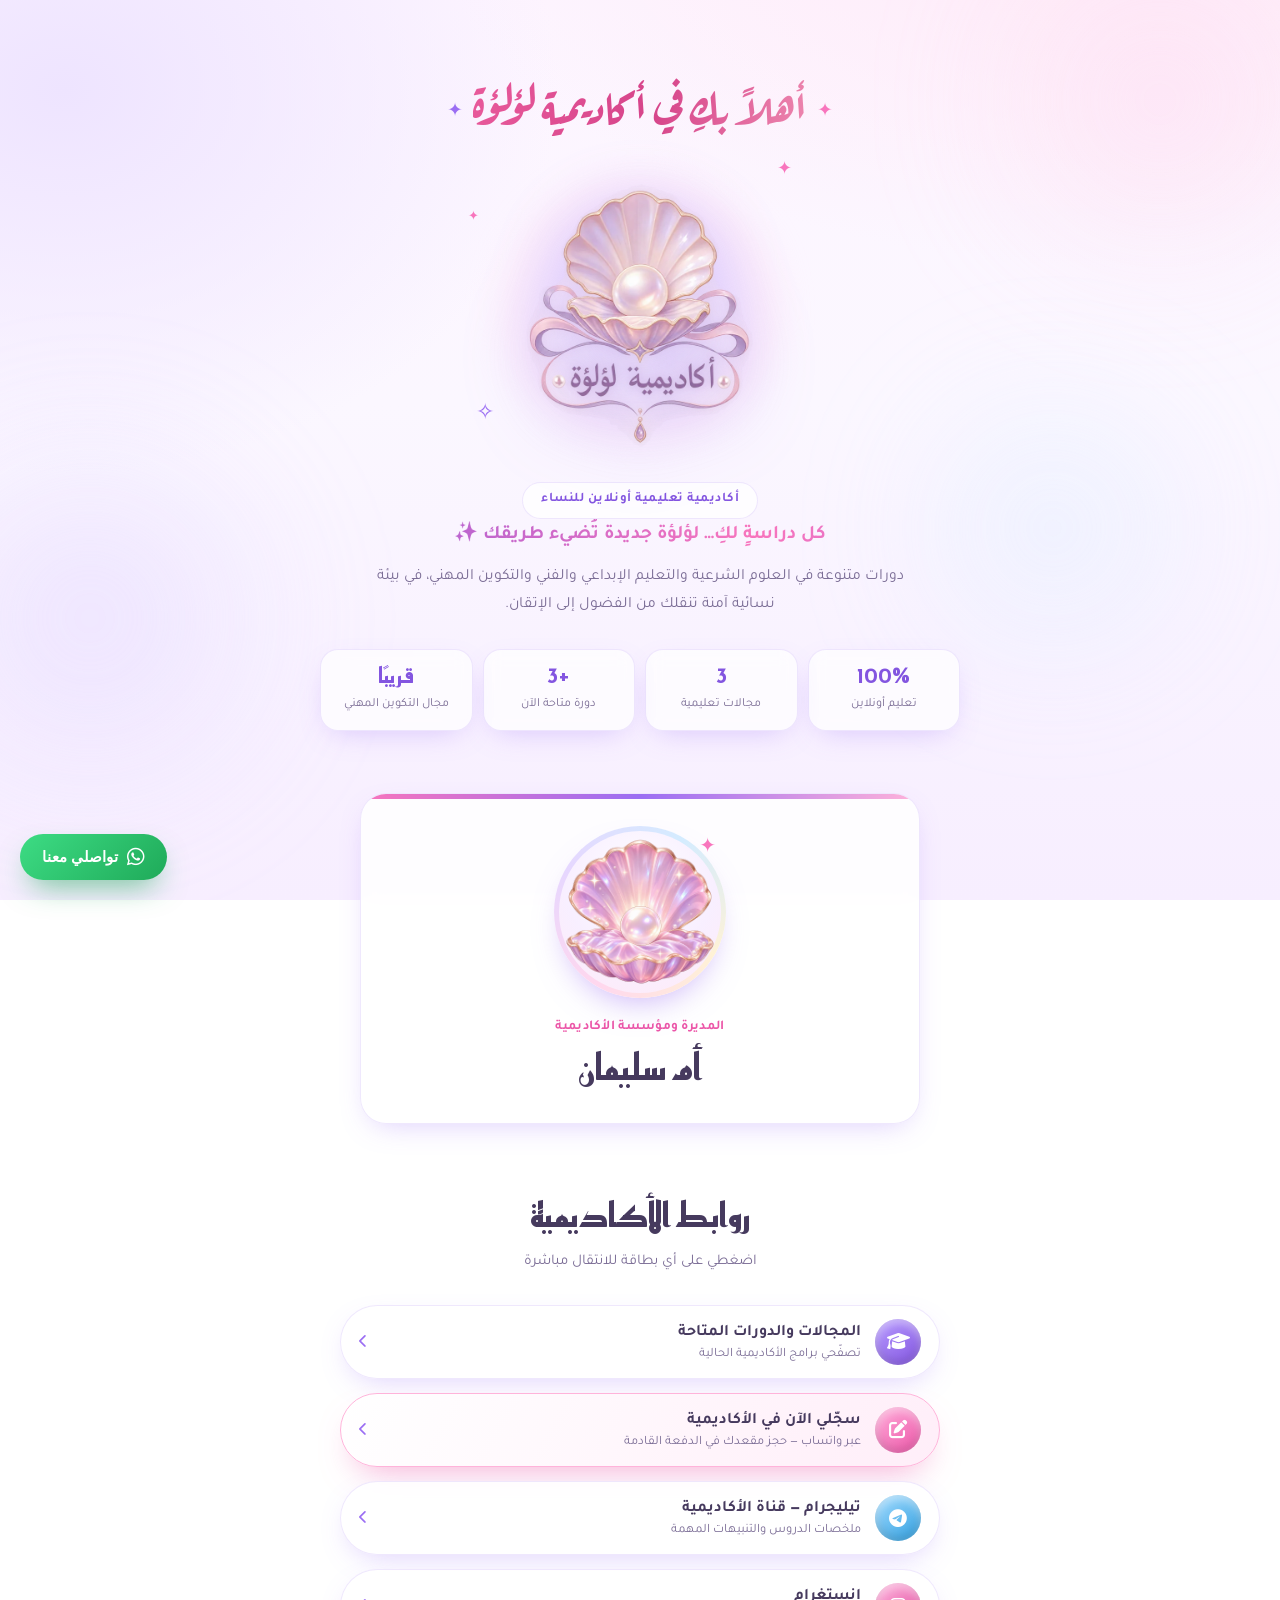
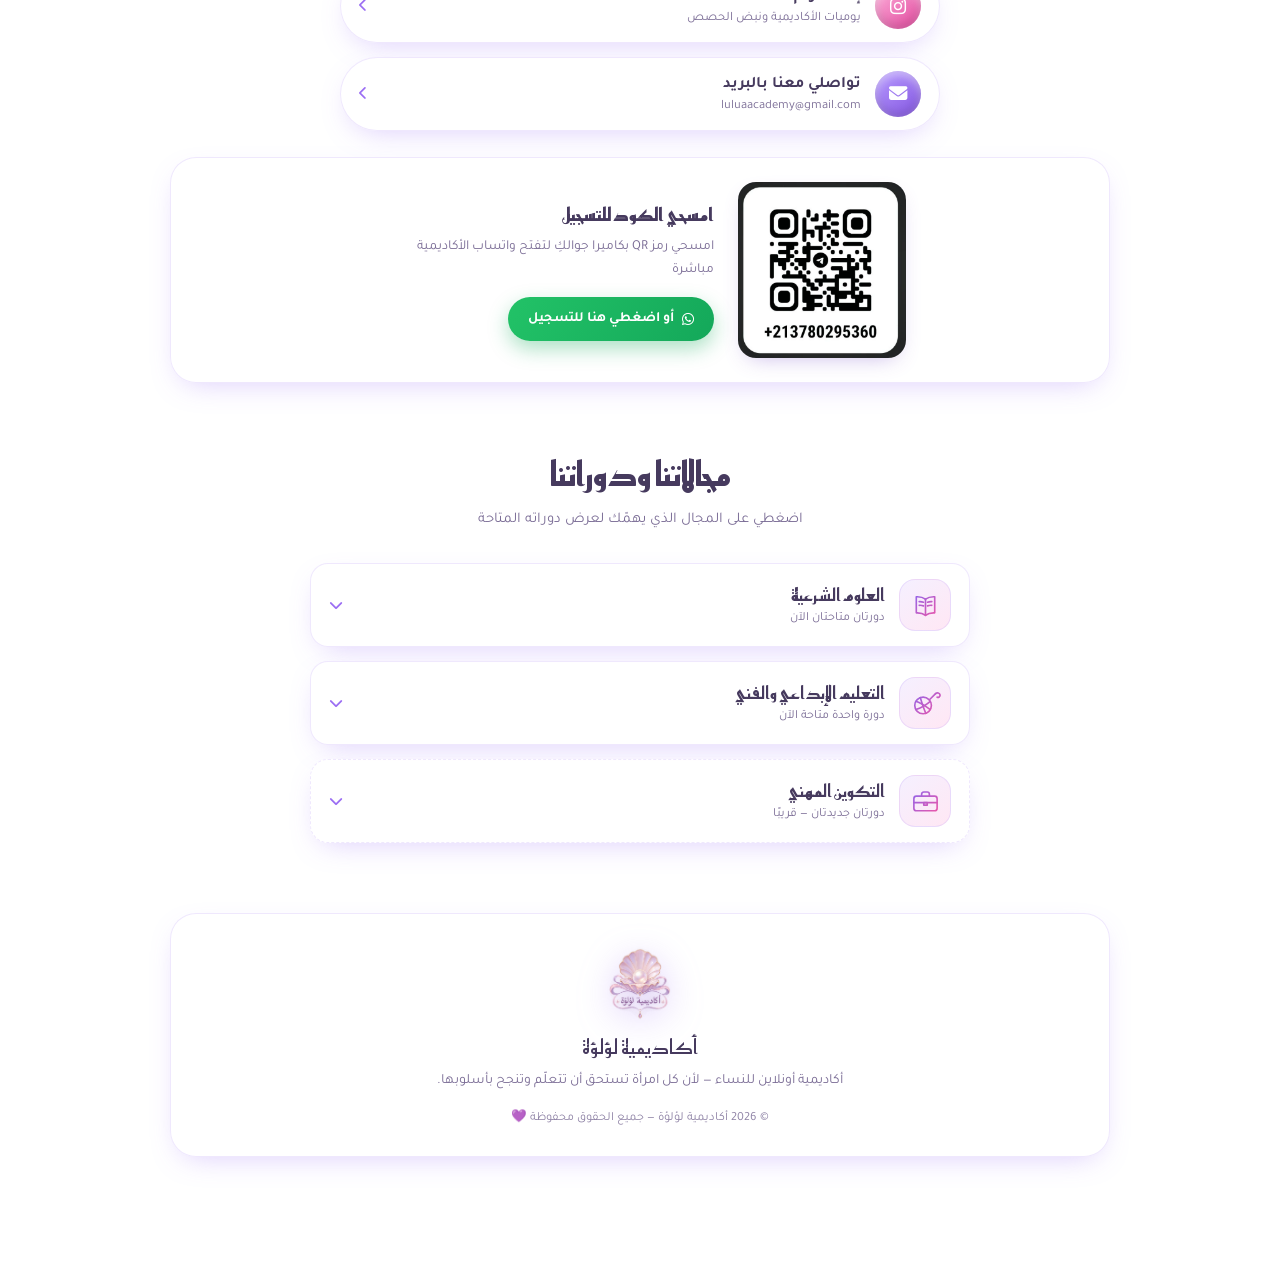
==== commit c34bbbe5: "رقم الواتساب الحقيقي + رمز QR للتسجيل + حذف خانة الواتساب" ====
--- a/index.html
+++ b/index.html
@@ -93,15 +93,9 @@
         <i class="fa-solid fa-chevron-left arrow"></i>
       </a>
 
-      <a class="link-card featured reveal" href="https://forms.gle/your-registration-link" target="_blank" rel="noopener">
+      <a class="link-card featured reveal" href="https://wa.me/213780295360?text=%D8%A7%D9%84%D8%B3%D9%84%D8%A7%D9%85%20%D8%B9%D9%84%D9%8A%D9%83%D9%85%D8%8C%20%D8%A3%D8%B1%D9%8A%D8%AF%20%D8%A7%D9%84%D8%AA%D8%B3%D8%AC%D9%8A%D9%84%20%D9%81%D9%8A%20%D8%AF%D9%88%D8%B1%D8%A7%D8%AA%20%D8%A3%D9%83%D8%A7%D8%AF%D9%8A%D9%85%D9%8A%D8%A9%20%D9%84%D8%A4%D9%84%D8%A4%D8%A9" target="_blank" rel="noopener">
         <span class="ico ico-pink"><i class="fa-solid fa-pen-to-square"></i></span>
-        <span class="txt"><strong>سجّلي الآن في الأكاديمية</strong><small>حجز مقعدك في الدفعة القادمة</small></span>
-        <i class="fa-solid fa-chevron-left arrow"></i>
-      </a>
-
-      <a class="link-card reveal" href="https://wa.me/00000000000" target="_blank" rel="noopener">
-        <span class="ico ico-green"><i class="fa-brands fa-whatsapp"></i></span>
-        <span class="txt"><strong>واتساب — واتصلي بنا</strong><small>استفسارات وتسجيل عبر واتساب</small></span>
+        <span class="txt"><strong>سجّلي الآن في الأكاديمية</strong><small>عبر واتساب — حجز مقعدك في الدفعة القادمة</small></span>
         <i class="fa-solid fa-chevron-left arrow"></i>
       </a>
 
@@ -123,6 +117,21 @@
         <i class="fa-solid fa-chevron-left arrow"></i>
       </a>
     </nav>
+
+    <div class="qr-card reveal">
+      <picture>
+        <source srcset="assets/img/register-qr.webp" type="image/webp">
+        <img src="assets/img/register-qr.png" alt="رمز QR للتسجيل عبر واتساب — 0780295360" width="540" height="564" loading="lazy">
+      </picture>
+      <div class="qr-text">
+        <strong>امسحي الكود للتسجيل</strong>
+        <small>امسحي رمز QR بكاميرا جوالكِ لتفتح واتساب الأكاديمية مباشرة</small>
+        <a class="qr-btn" href="https://wa.me/213780295360?text=%D8%A7%D9%84%D8%B3%D9%84%D8%A7%D9%85%20%D8%B9%D9%84%D9%8A%D9%83%D9%85%D8%8C%20%D8%A3%D8%B1%D9%8A%D8%AF%20%D8%A7%D9%84%D8%AA%D8%B3%D8%AC%D9%8A%D9%84%20%D9%81%D9%8A%20%D8%AF%D9%88%D8%B1%D8%A7%D8%AA%20%D8%A3%D9%83%D8%A7%D8%AF%D9%8A%D9%85%D9%8A%D8%A9%20%D9%84%D8%A4%D9%84%D8%A4%D8%A9" target="_blank" rel="noopener">
+          <i class="fa-brands fa-whatsapp" aria-hidden="true"></i>
+          <span>أو اضغطي هنا للتسجيل</span>
+        </a>
+      </div>
+    </div>
   </section>
 
   <!-- ============ المجالات والدورات ============ -->
@@ -243,7 +252,7 @@
 
 </main>
 
-<a class="fab" href="https://wa.me/00000000000" target="_blank" rel="noopener" aria-label="تواصلي معنا عبر واتساب">
+<a class="fab" href="https://wa.me/213780295360" target="_blank" rel="noopener" aria-label="تواصلي معنا عبر واتساب">
   <i class="fa-brands fa-whatsapp"></i>
   <span>تواصلي معنا</span>
 </a>
--- a/assets/css/style.css
+++ b/assets/css/style.css
@@ -728,6 +728,63 @@
   }
   html{ scroll-behavior: auto; }
   .reveal{ opacity: 1; transform: none; }
+}
+
+/* ---------- بطاقة رمز QR للتسجيل ---------- */
+.qr-card{
+  margin-top: 26px;
+  background: rgba(255,255,255,.9);
+  border: 1px solid var(--line);
+  border-radius: var(--r-lg);
+  box-shadow: var(--shadow-soft);
+  backdrop-filter: blur(8px);
+  padding: 24px;
+  display: flex;
+  align-items: center;
+  gap: 24px;
+  flex-wrap: wrap;
+  justify-content: center;
+  text-align: right;
+}
+.qr-card picture{ flex: 0 0 auto; }
+.qr-card img{
+  display: block;
+  width: 168px;
+  height: auto;
+  border-radius: 18px;
+  box-shadow: 0 8px 22px -10px rgba(120, 80, 200, .45);
+}
+.qr-text{ display: flex; flex-direction: column; gap: 6px; max-width: 340px; }
+.qr-text strong{
+  font-family: var(--font-display);
+  font-size: 1.12rem;
+  color: var(--ink);
+}
+.qr-text small{ font-size: .86rem; color: var(--ink-soft); line-height: 1.7; }
+.qr-btn{
+  margin-top: 8px;
+  align-self: flex-start;
+  display: inline-flex;
+  align-items: center;
+  gap: 8px;
+  font-size: .88rem;
+  font-weight: 700;
+  color: #fff;
+  text-decoration: none;
+  padding: 10px 20px;
+  border-radius: 999px;
+  background: linear-gradient(120deg, #22c267, #14a85a);
+  box-shadow: 0 8px 20px rgba(20, 168, 90, .35);
+  transition: transform .25s ease, box-shadow .25s ease;
+}
+.qr-btn:hover{ transform: translateY(-2px); box-shadow: 0 11px 24px rgba(20, 168, 90, .45); }
+.qr-btn:focus-visible{ outline: 3px solid var(--violet-500); outline-offset: 3px; }
+
+@media (max-width: 640px){
+  .qr-card{ padding: 20px 16px; gap: 16px; }
+  .qr-card img{ width: 148px; }
+  .qr-text{ max-width: 100%; text-align: center; }
+  .qr-btn{ align-self: center; }
 }
 
 /* ---------- صفحة تفاصيل الدورة ---------- */
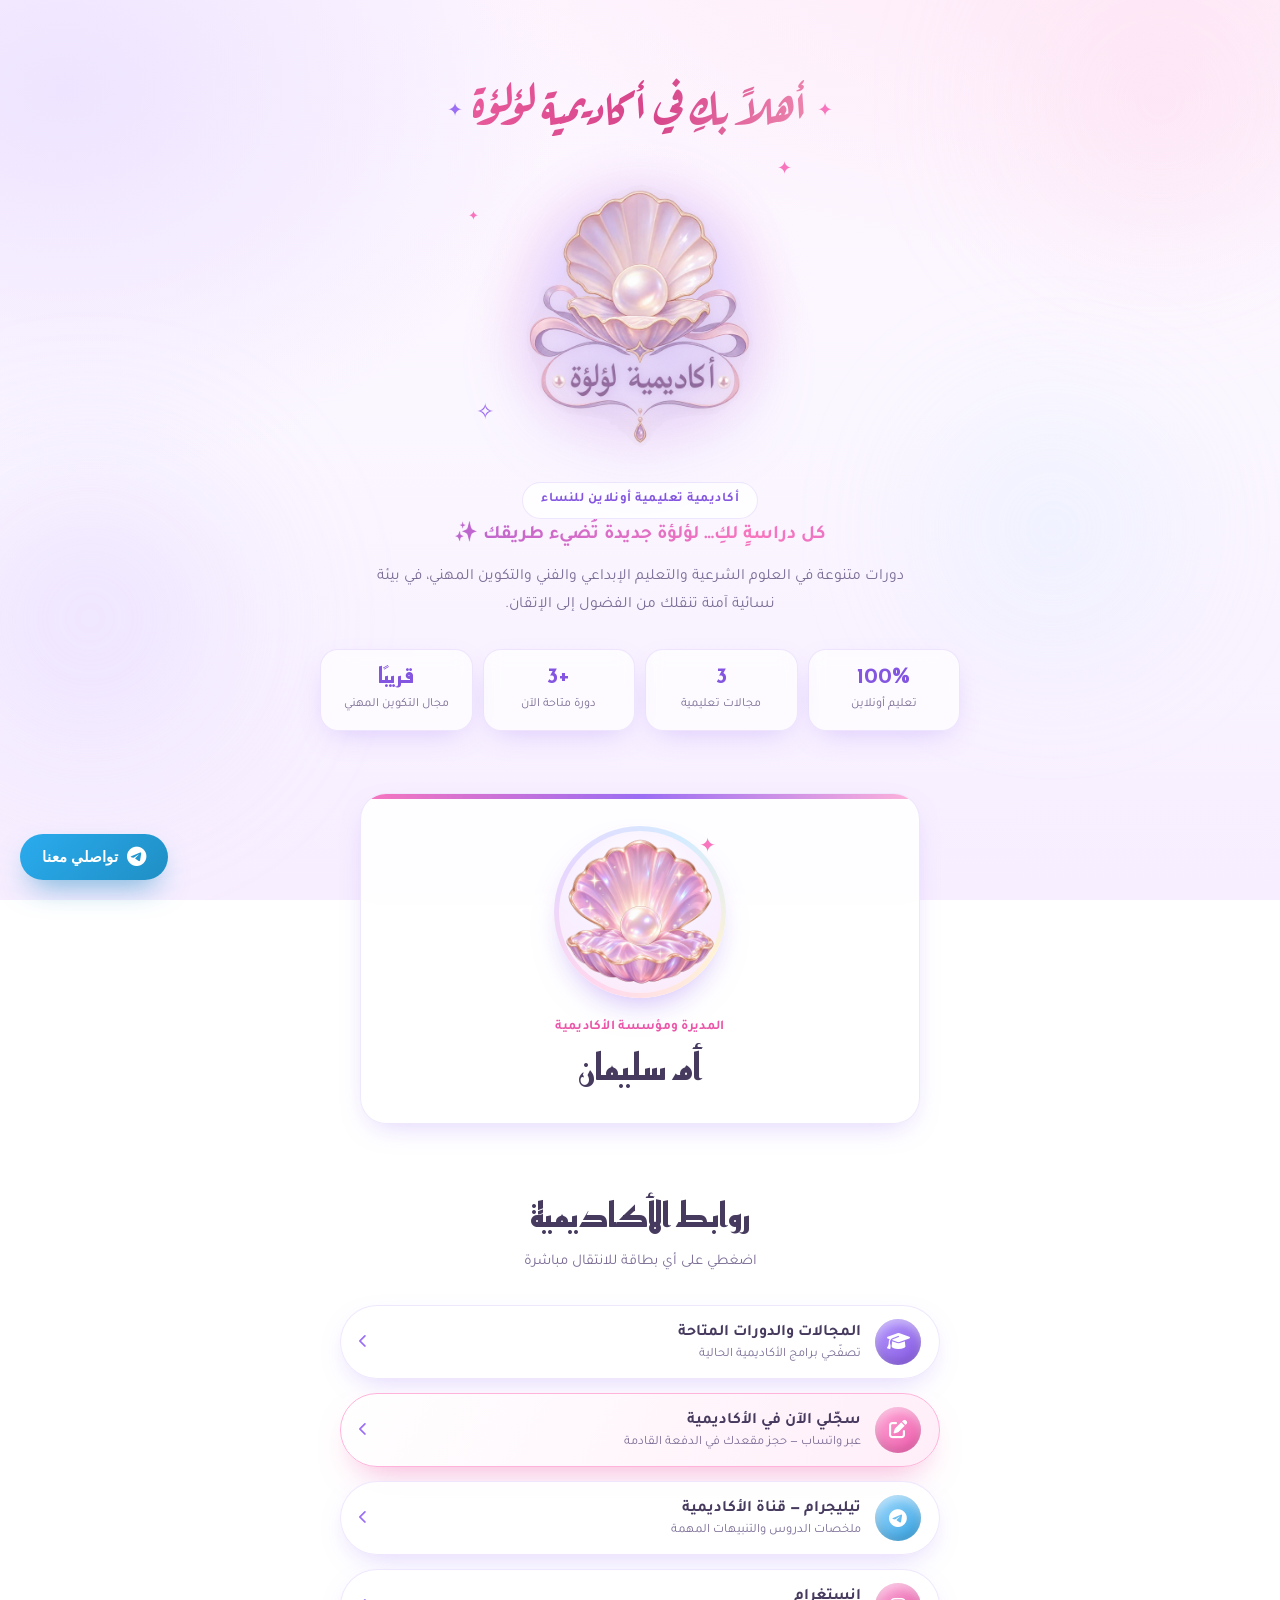
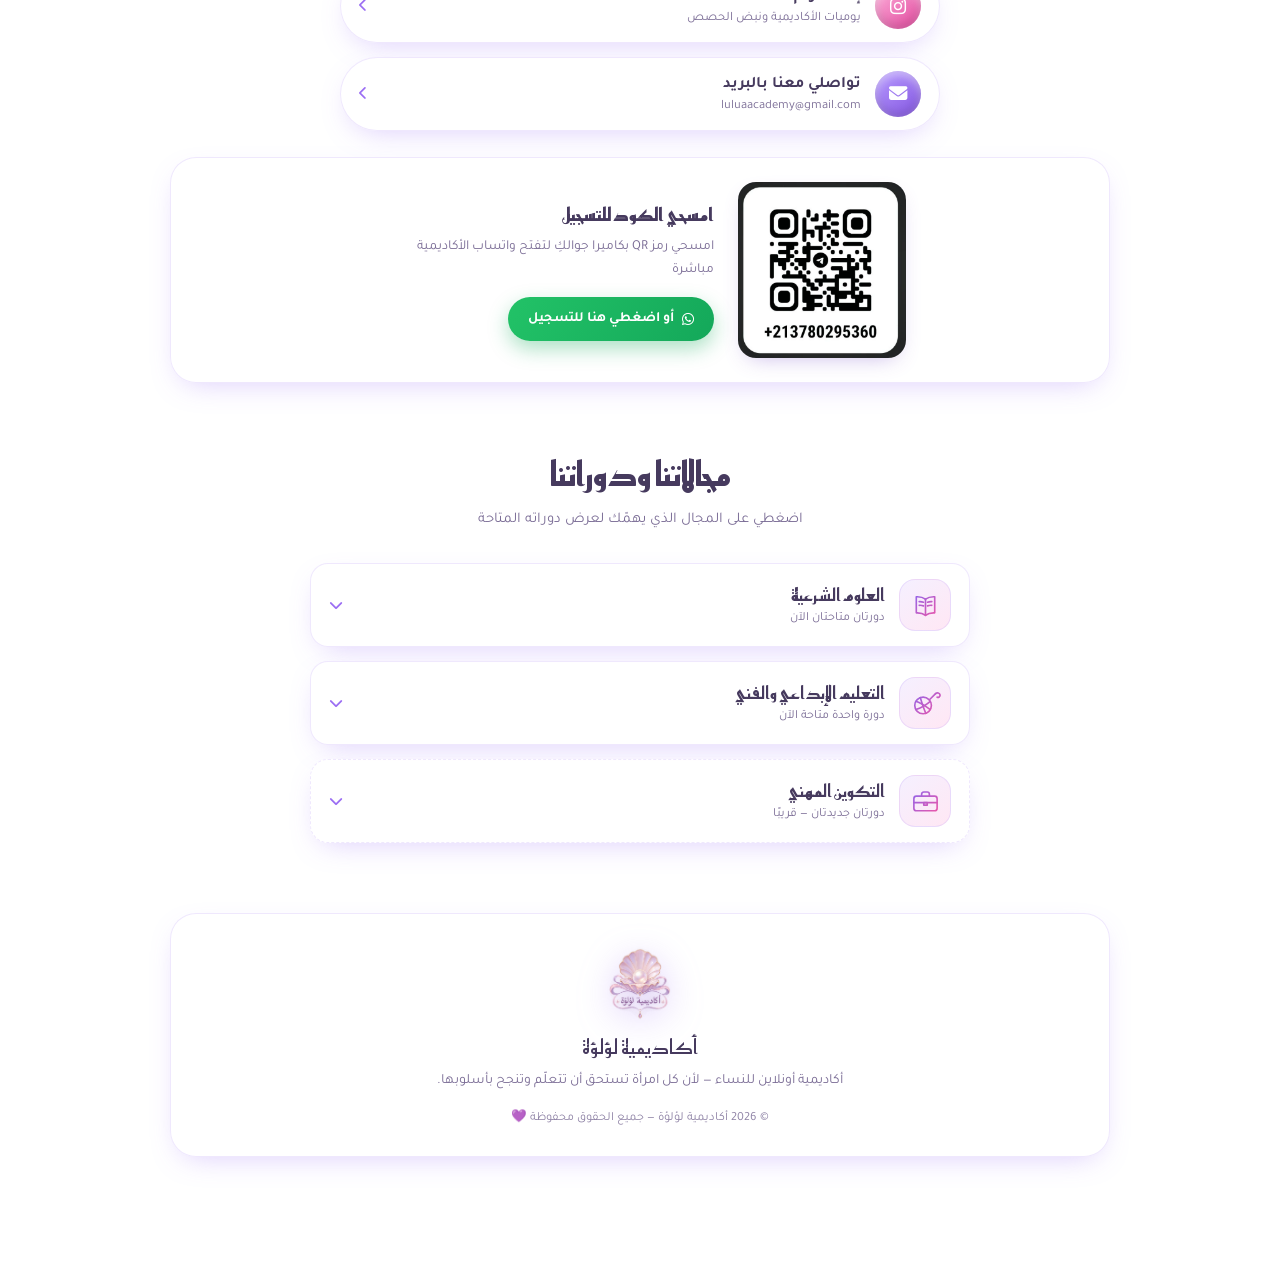
==== commit 3747ba42: "الزر العائم: تيليجرام بالحساب المباشر بدل واتساب" ====
--- a/index.html
+++ b/index.html
@@ -252,8 +252,8 @@
 
 </main>
 
-<a class="fab" href="https://wa.me/213780295360" target="_blank" rel="noopener" aria-label="تواصلي معنا عبر واتساب">
-  <i class="fa-brands fa-whatsapp"></i>
+<a class="fab" href="https://t.me/luluaacademy" target="_blank" rel="noopener" aria-label="تواصلي معنا عبر تيليجرام">
+  <i class="fa-brands fa-telegram"></i>
   <span>تواصلي معنا</span>
 </a>
 
--- a/assets/css/style.css
+++ b/assets/css/style.css
@@ -687,8 +687,8 @@
   color: #fff;
   font-weight: 700;
   font-size: .92rem;
-  background: linear-gradient(135deg, #3ddc84, #1faa59);
-  box-shadow: 0 14px 30px -10px rgba(31, 170, 89, .7);
+  background: linear-gradient(135deg, #2AABEE, #1f8fc4);
+  box-shadow: 0 14px 30px -10px rgba(31, 143, 196, .7);
   z-index: 50;
   animation: fab-pulse 3s ease-in-out infinite;
   transition: transform .25s ease;
@@ -696,8 +696,8 @@
 .fab:hover{ transform: translateY(-4px) scale(1.03); }
 .fab i{ font-size: 1.25rem; }
 @keyframes fab-pulse{
-  0%,100%{ box-shadow: 0 14px 30px -10px rgba(31,170,89,.7), 0 0 0 0 rgba(61,220,132,.45); }
-  50%{ box-shadow: 0 14px 30px -10px rgba(31,170,89,.7), 0 0 0 14px rgba(61,220,132,0); }
+  0%,100%{ box-shadow: 0 14px 30px -10px rgba(31,143,196,.7), 0 0 0 0 rgba(42,171,238,.45); }
+  50%{ box-shadow: 0 14px 30px -10px rgba(31,143,196,.7), 0 0 0 14px rgba(42,171,238,0); }
 }
 
 /* ---------- ظهور العناصر عند التمرير ---------- */
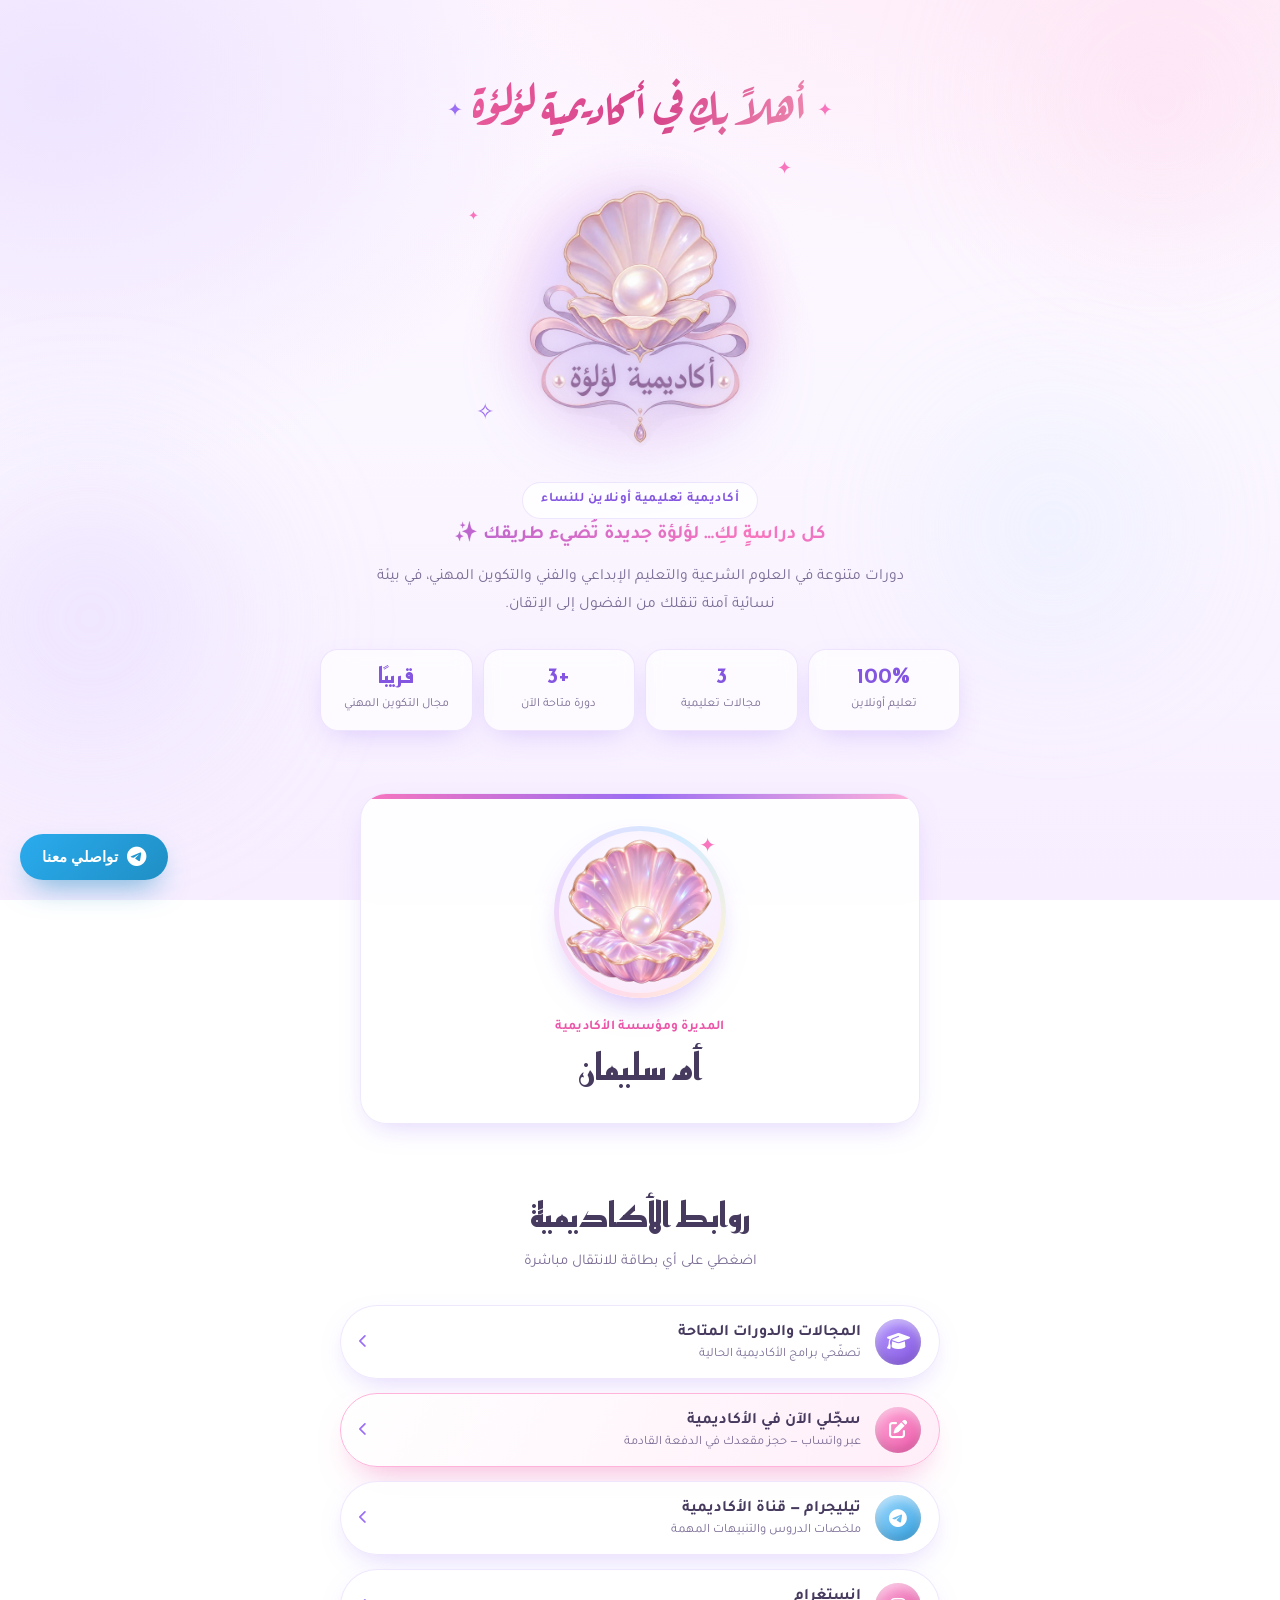
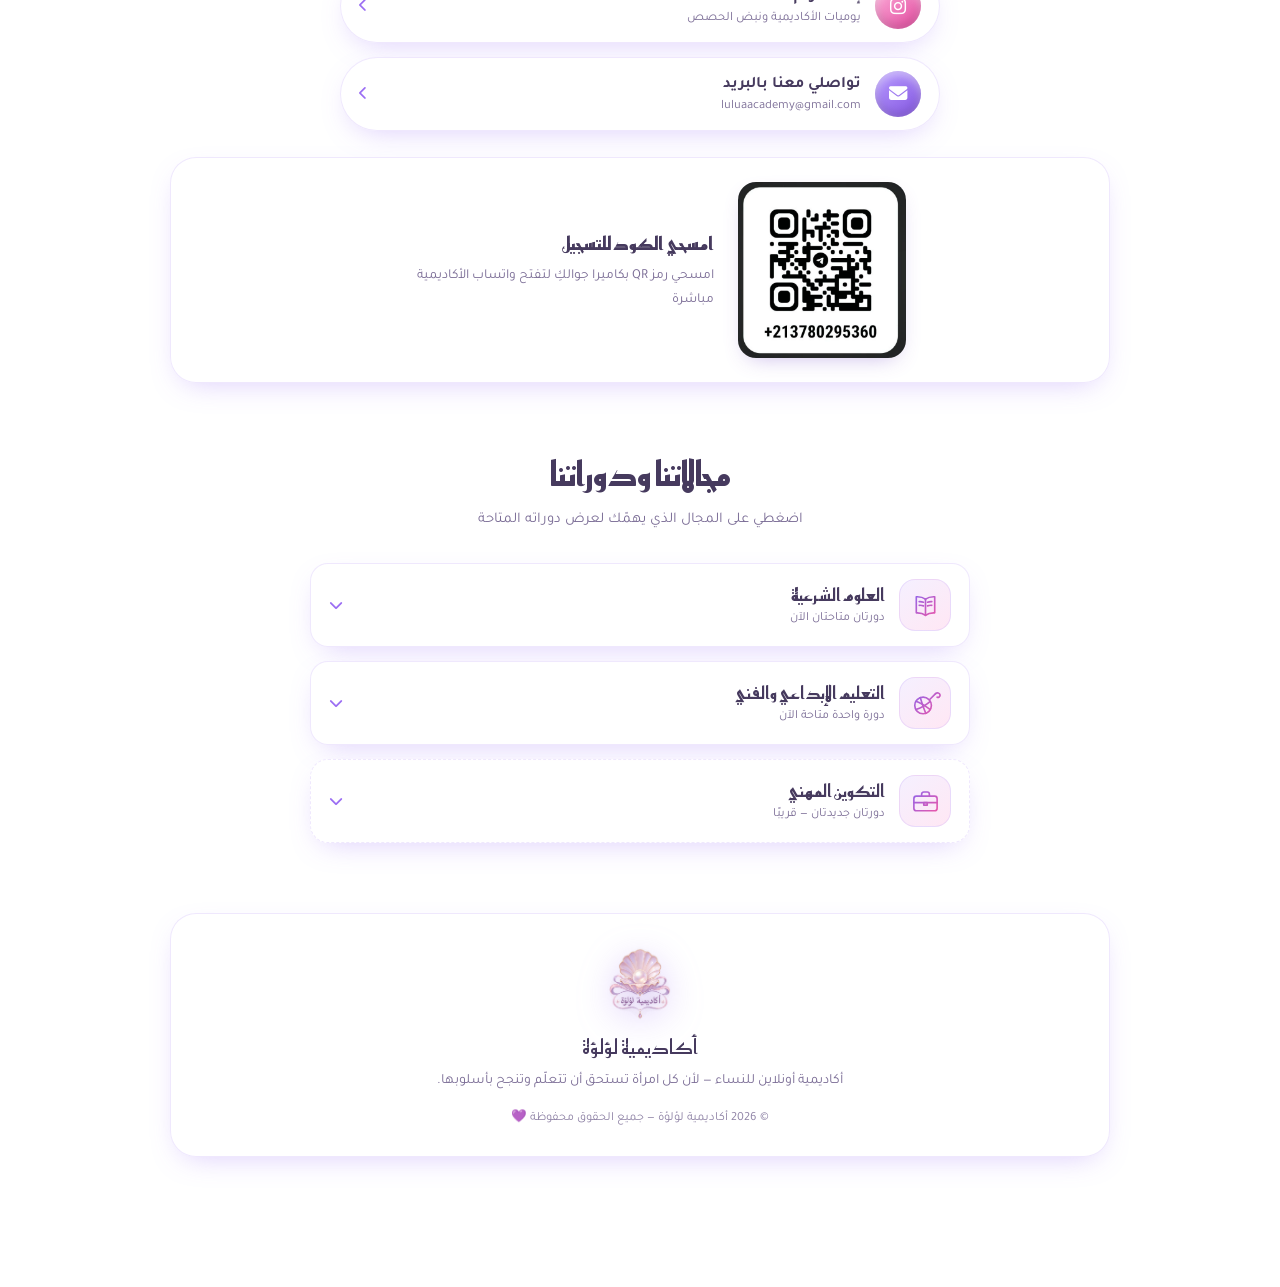
==== commit 25cf7590: "حذف زر أو اضغطي هنا للتسجيل من بطاقة QR" ====
--- a/index.html
+++ b/index.html
@@ -126,10 +126,6 @@
       <div class="qr-text">
         <strong>امسحي الكود للتسجيل</strong>
         <small>امسحي رمز QR بكاميرا جوالكِ لتفتح واتساب الأكاديمية مباشرة</small>
-        <a class="qr-btn" href="https://wa.me/213780295360?text=%D8%A7%D9%84%D8%B3%D9%84%D8%A7%D9%85%20%D8%B9%D9%84%D9%8A%D9%83%D9%85%D8%8C%20%D8%A3%D8%B1%D9%8A%D8%AF%20%D8%A7%D9%84%D8%AA%D8%B3%D8%AC%D9%8A%D9%84%20%D9%81%D9%8A%20%D8%AF%D9%88%D8%B1%D8%A7%D8%AA%20%D8%A3%D9%83%D8%A7%D8%AF%D9%8A%D9%85%D9%8A%D8%A9%20%D9%84%D8%A4%D9%84%D8%A4%D8%A9" target="_blank" rel="noopener">
-          <i class="fa-brands fa-whatsapp" aria-hidden="true"></i>
-          <span>أو اضغطي هنا للتسجيل</span>
-        </a>
       </div>
     </div>
   </section>
--- a/assets/css/style.css
+++ b/assets/css/style.css
@@ -761,30 +761,11 @@
   color: var(--ink);
 }
 .qr-text small{ font-size: .86rem; color: var(--ink-soft); line-height: 1.7; }
-.qr-btn{
-  margin-top: 8px;
-  align-self: flex-start;
-  display: inline-flex;
-  align-items: center;
-  gap: 8px;
-  font-size: .88rem;
-  font-weight: 700;
-  color: #fff;
-  text-decoration: none;
-  padding: 10px 20px;
-  border-radius: 999px;
-  background: linear-gradient(120deg, #22c267, #14a85a);
-  box-shadow: 0 8px 20px rgba(20, 168, 90, .35);
-  transition: transform .25s ease, box-shadow .25s ease;
-}
-.qr-btn:hover{ transform: translateY(-2px); box-shadow: 0 11px 24px rgba(20, 168, 90, .45); }
-.qr-btn:focus-visible{ outline: 3px solid var(--violet-500); outline-offset: 3px; }
 
 @media (max-width: 640px){
   .qr-card{ padding: 20px 16px; gap: 16px; }
   .qr-card img{ width: 148px; }
   .qr-text{ max-width: 100%; text-align: center; }
-  .qr-btn{ align-self: center; }
 }
 
 /* ---------- صفحة تفاصيل الدورة ---------- */
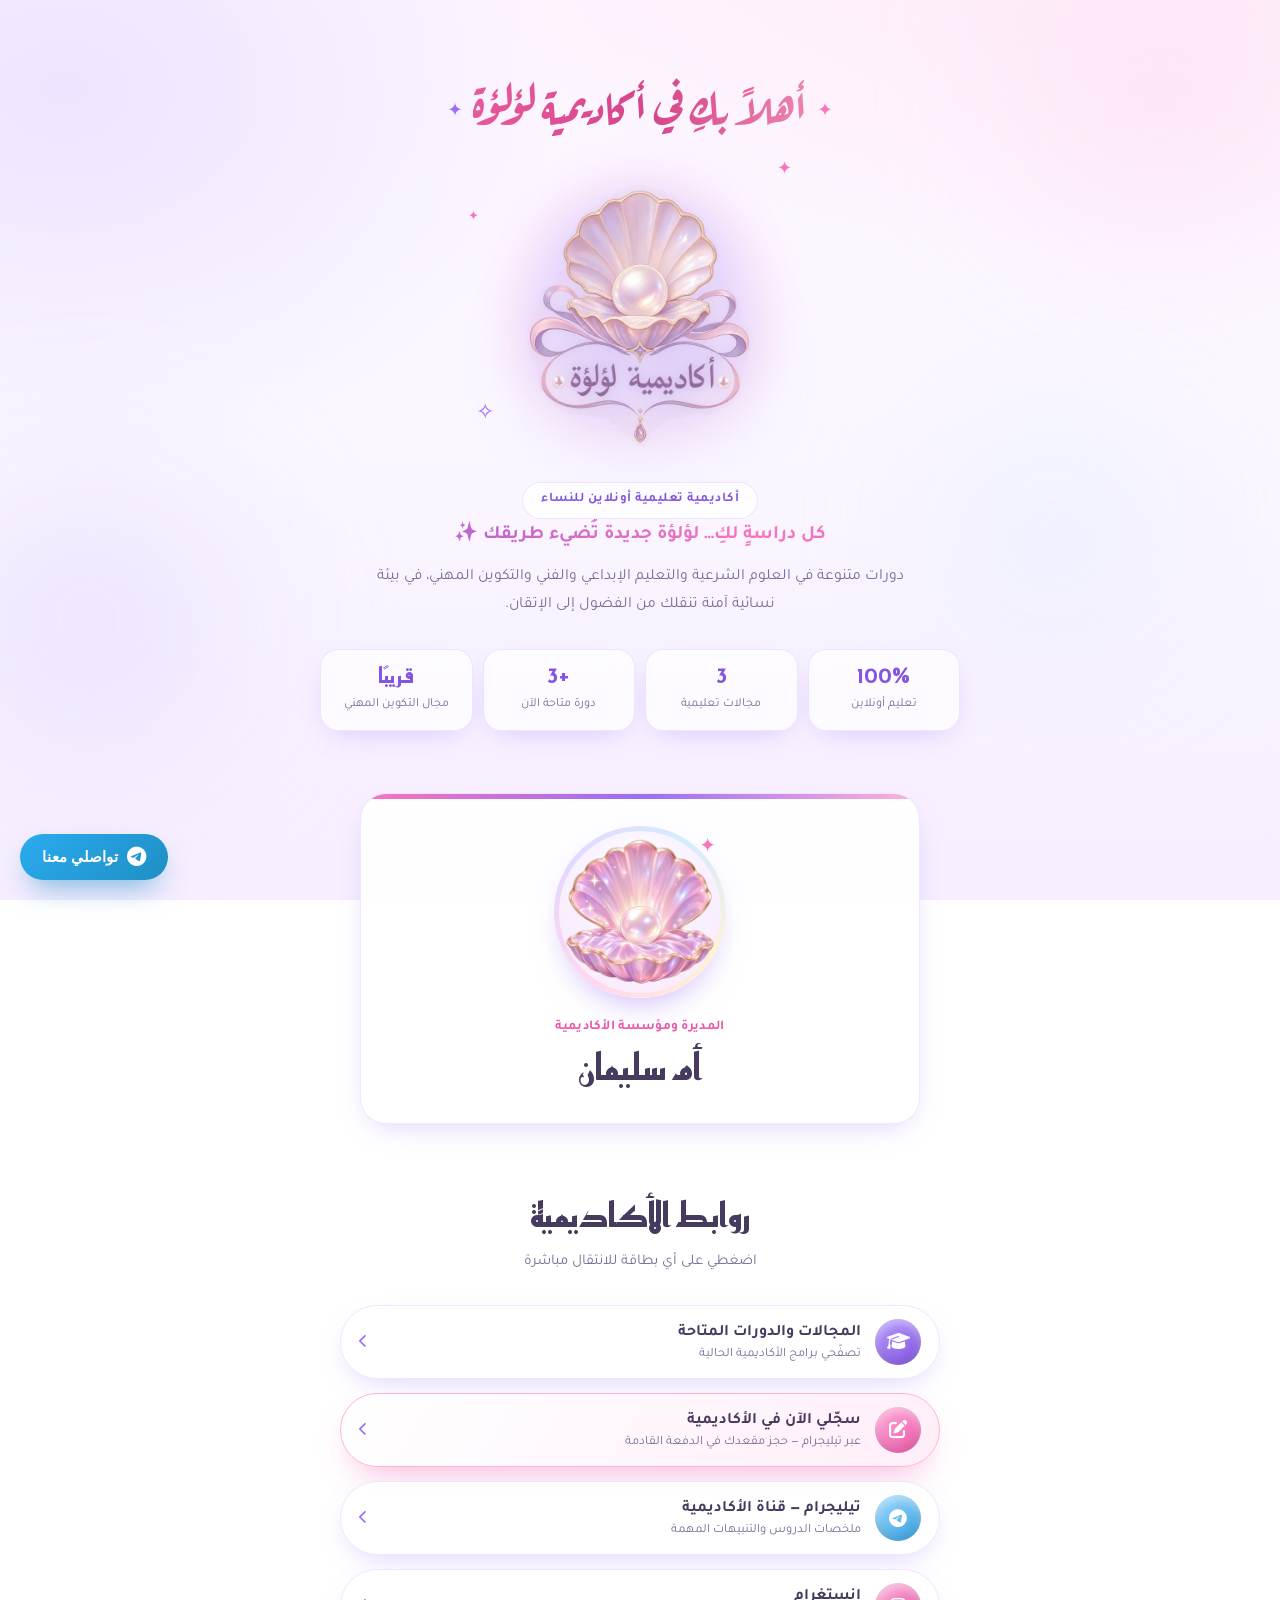
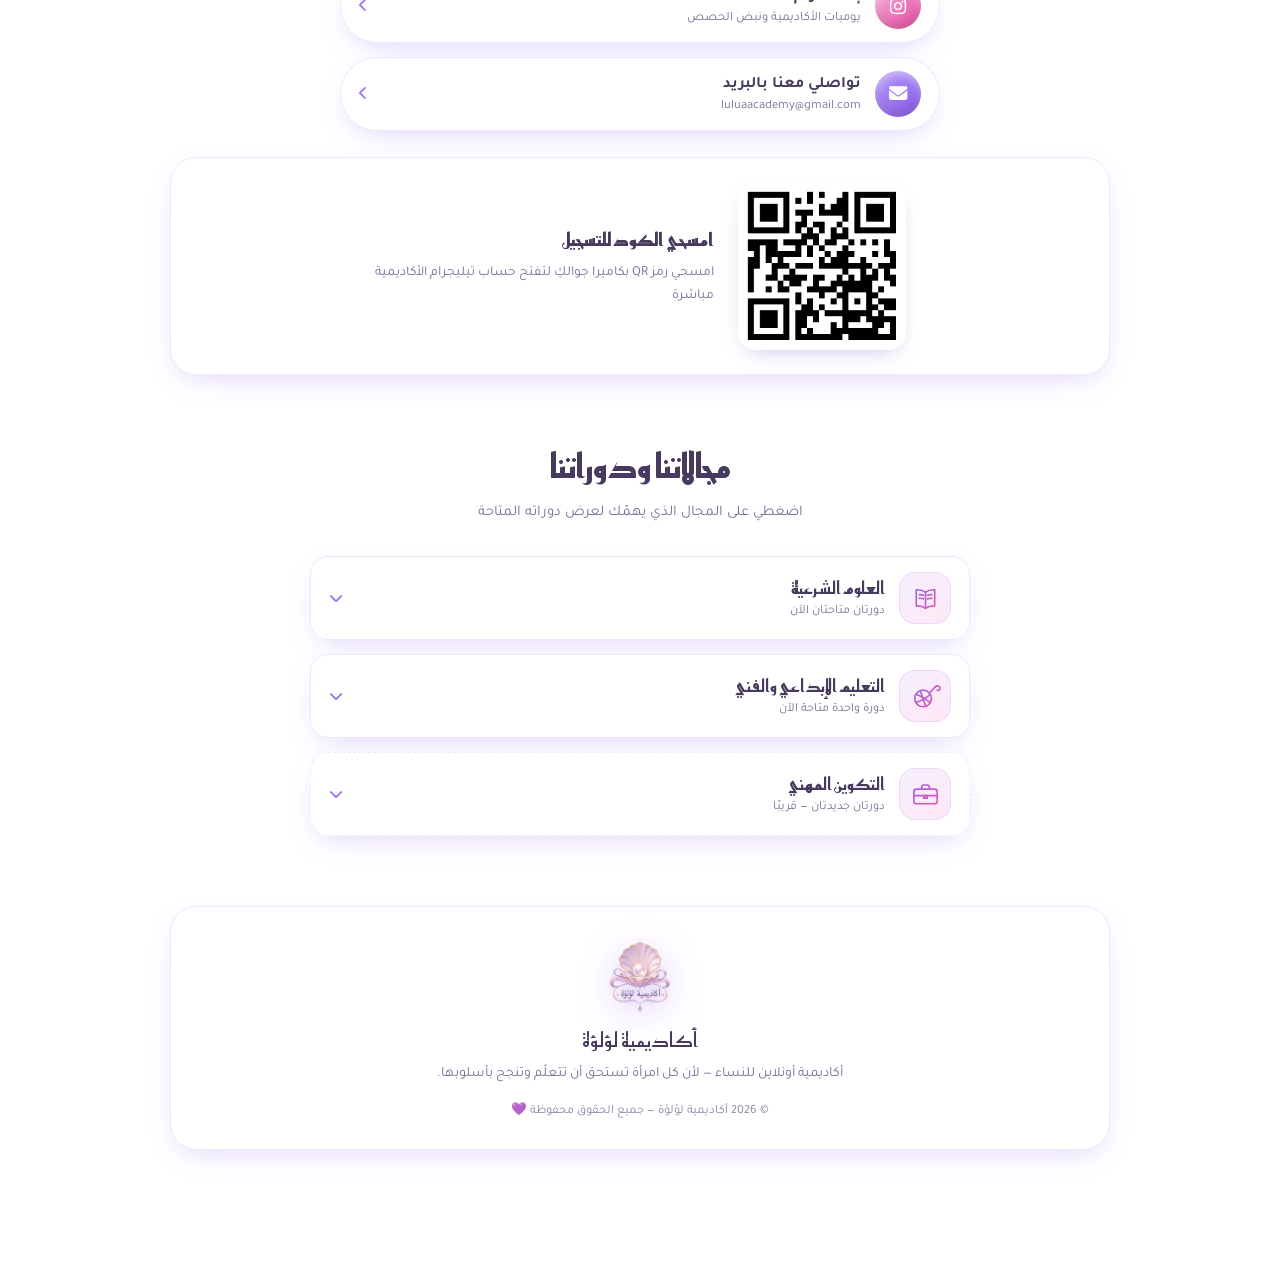
==== commit a62793c2: "التسجيل عبر تيليجرام: رمز QR جديد + بطاقة التسجيل + أزرار الدورات" ====
--- a/index.html
+++ b/index.html
@@ -93,9 +93,9 @@
         <i class="fa-solid fa-chevron-left arrow"></i>
       </a>
 
-      <a class="link-card featured reveal" href="https://wa.me/213780295360?text=%D8%A7%D9%84%D8%B3%D9%84%D8%A7%D9%85%20%D8%B9%D9%84%D9%8A%D9%83%D9%85%D8%8C%20%D8%A3%D8%B1%D9%8A%D8%AF%20%D8%A7%D9%84%D8%AA%D8%B3%D8%AC%D9%8A%D9%84%20%D9%81%D9%8A%20%D8%AF%D9%88%D8%B1%D8%A7%D8%AA%20%D8%A3%D9%83%D8%A7%D8%AF%D9%8A%D9%85%D9%8A%D8%A9%20%D9%84%D8%A4%D9%84%D8%A4%D8%A9" target="_blank" rel="noopener">
+      <a class="link-card featured reveal" href="https://t.me/luluaacademy" target="_blank" rel="noopener">
         <span class="ico ico-pink"><i class="fa-solid fa-pen-to-square"></i></span>
-        <span class="txt"><strong>سجّلي الآن في الأكاديمية</strong><small>عبر واتساب — حجز مقعدك في الدفعة القادمة</small></span>
+        <span class="txt"><strong>سجّلي الآن في الأكاديمية</strong><small>عبر تيليجرام — حجز مقعدك في الدفعة القادمة</small></span>
         <i class="fa-solid fa-chevron-left arrow"></i>
       </a>
 
@@ -121,11 +121,11 @@
     <div class="qr-card reveal">
       <picture>
         <source srcset="assets/img/register-qr.webp" type="image/webp">
-        <img src="assets/img/register-qr.png" alt="رمز QR للتسجيل عبر واتساب — 0780295360" width="540" height="564" loading="lazy">
+        <img src="assets/img/register-qr.png" alt="رمز QR لحساب تيليجرام الأكاديمية" width="560" height="560" loading="lazy">
       </picture>
       <div class="qr-text">
         <strong>امسحي الكود للتسجيل</strong>
-        <small>امسحي رمز QR بكاميرا جوالكِ لتفتح واتساب الأكاديمية مباشرة</small>
+        <small>امسحي رمز QR بكاميرا جوالكِ لتفتح حساب تيليجرام الأكاديمية مباشرة</small>
       </div>
     </div>
   </section>
--- a/assets/css/style.css
+++ b/assets/css/style.css
@@ -673,7 +673,7 @@
 .footer-note{ color: var(--ink-soft); font-size: .88rem; margin-top: 4px; }
 .copy{ color: var(--ink-soft); font-size: .78rem; margin-top: 14px; opacity: .85; }
 
-/* ---------- زر واتساب العائم ---------- */
+/* ---------- زر تيليجرام العائم ---------- */
 .fab{
   position: fixed;
   bottom: 20px;
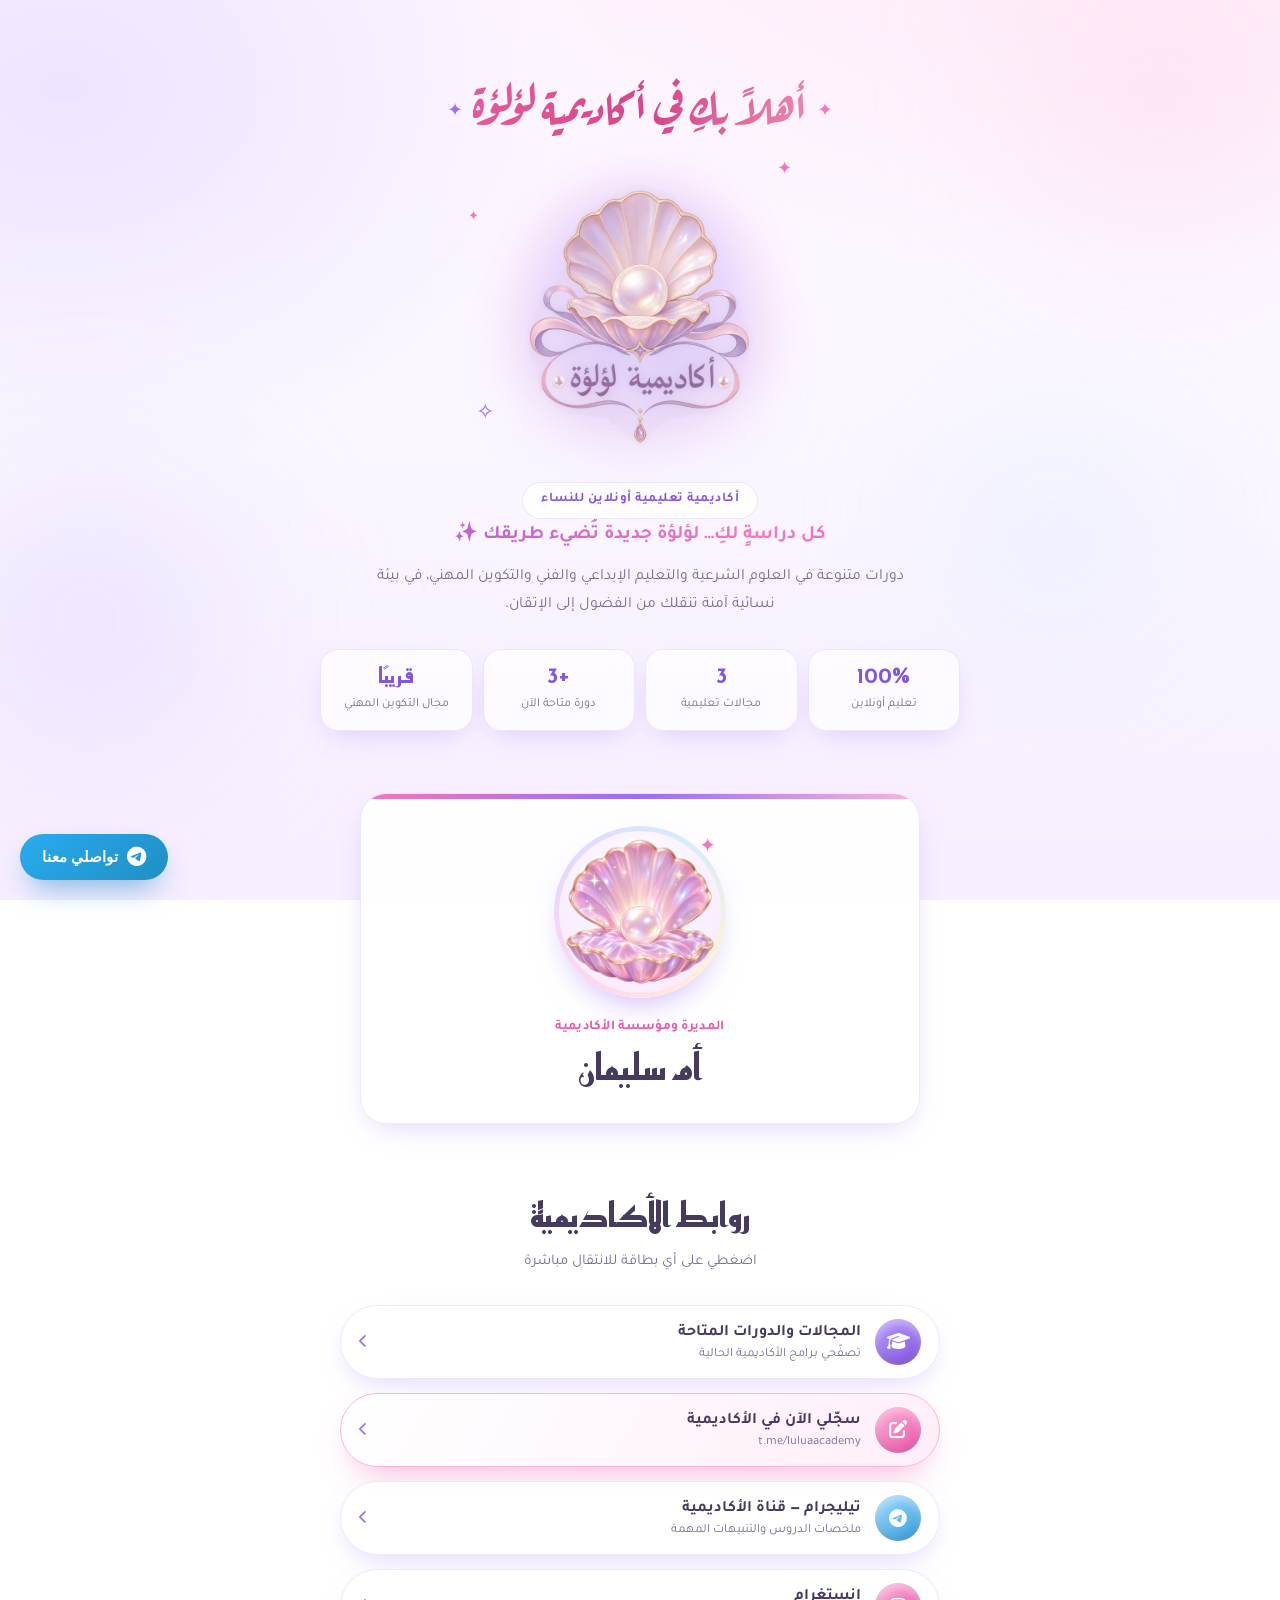
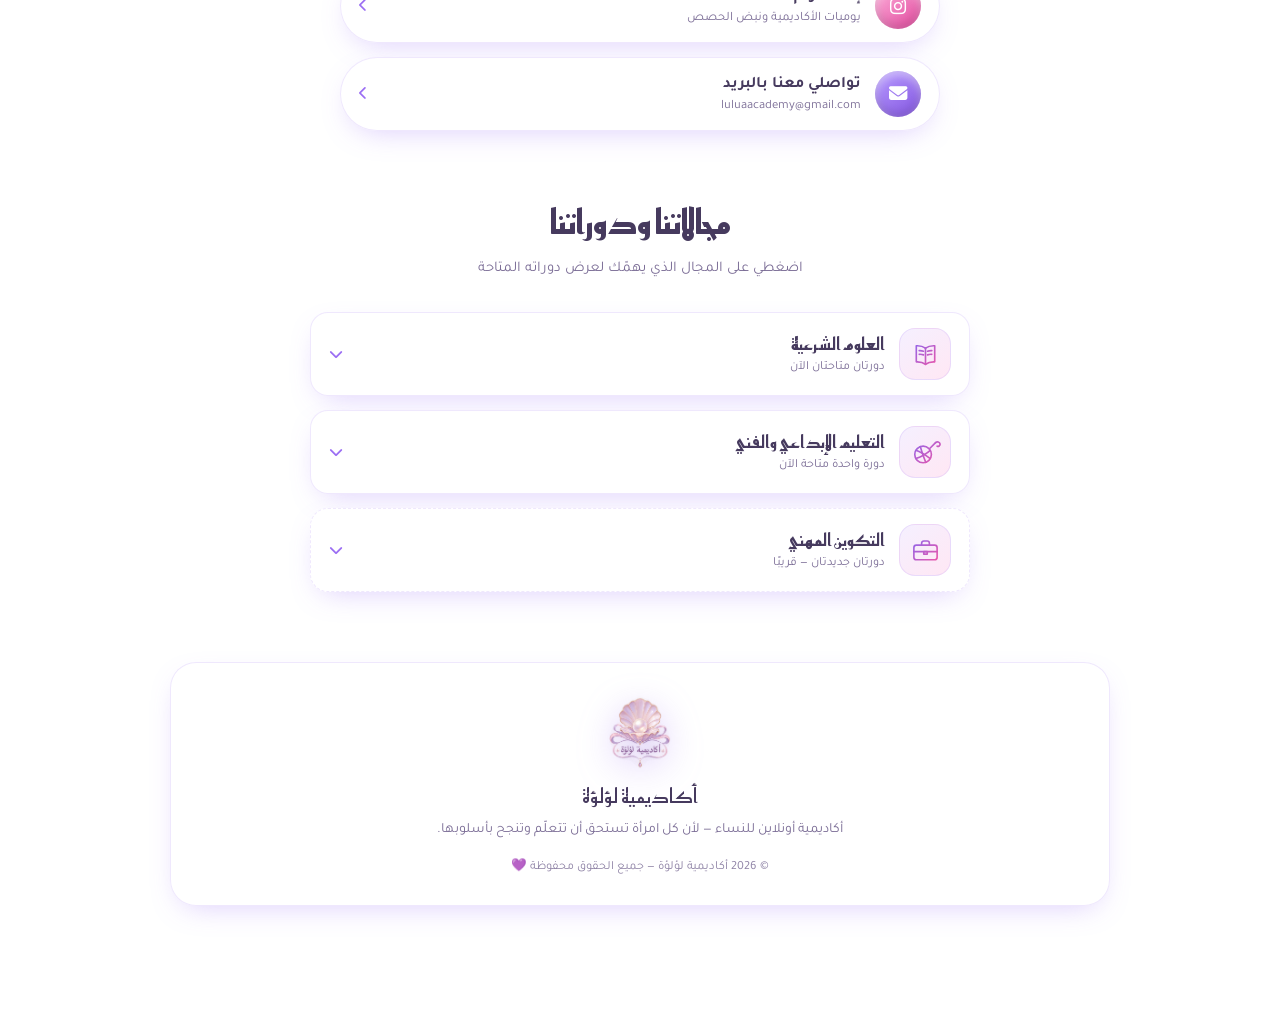
==== commit ec2540d5: "استبدال رمز QR برابط التسجيل المباشر" ====
--- a/index.html
+++ b/index.html
@@ -95,7 +95,7 @@
 
       <a class="link-card featured reveal" href="https://t.me/luluaacademy" target="_blank" rel="noopener">
         <span class="ico ico-pink"><i class="fa-solid fa-pen-to-square"></i></span>
-        <span class="txt"><strong>سجّلي الآن في الأكاديمية</strong><small>عبر تيليجرام — حجز مقعدك في الدفعة القادمة</small></span>
+        <span class="txt"><strong>سجّلي الآن في الأكاديمية</strong><small>t.me/luluaacademy</small></span>
         <i class="fa-solid fa-chevron-left arrow"></i>
       </a>
 
@@ -117,17 +117,6 @@
         <i class="fa-solid fa-chevron-left arrow"></i>
       </a>
     </nav>
-
-    <div class="qr-card reveal">
-      <picture>
-        <source srcset="assets/img/register-qr.webp" type="image/webp">
-        <img src="assets/img/register-qr.png" alt="رمز QR لحساب تيليجرام الأكاديمية" width="560" height="560" loading="lazy">
-      </picture>
-      <div class="qr-text">
-        <strong>امسحي الكود للتسجيل</strong>
-        <small>امسحي رمز QR بكاميرا جوالكِ لتفتح حساب تيليجرام الأكاديمية مباشرة</small>
-      </div>
-    </div>
   </section>
 
   <!-- ============ المجالات والدورات ============ -->
--- a/assets/css/style.css
+++ b/assets/css/style.css
@@ -728,44 +728,6 @@
   }
   html{ scroll-behavior: auto; }
   .reveal{ opacity: 1; transform: none; }
-}
-
-/* ---------- بطاقة رمز QR للتسجيل ---------- */
-.qr-card{
-  margin-top: 26px;
-  background: rgba(255,255,255,.9);
-  border: 1px solid var(--line);
-  border-radius: var(--r-lg);
-  box-shadow: var(--shadow-soft);
-  backdrop-filter: blur(8px);
-  padding: 24px;
-  display: flex;
-  align-items: center;
-  gap: 24px;
-  flex-wrap: wrap;
-  justify-content: center;
-  text-align: right;
-}
-.qr-card picture{ flex: 0 0 auto; }
-.qr-card img{
-  display: block;
-  width: 168px;
-  height: auto;
-  border-radius: 18px;
-  box-shadow: 0 8px 22px -10px rgba(120, 80, 200, .45);
-}
-.qr-text{ display: flex; flex-direction: column; gap: 6px; max-width: 340px; }
-.qr-text strong{
-  font-family: var(--font-display);
-  font-size: 1.12rem;
-  color: var(--ink);
-}
-.qr-text small{ font-size: .86rem; color: var(--ink-soft); line-height: 1.7; }
-
-@media (max-width: 640px){
-  .qr-card{ padding: 20px 16px; gap: 16px; }
-  .qr-card img{ width: 148px; }
-  .qr-text{ max-width: 100%; text-align: center; }
 }
 
 /* ---------- صفحة تفاصيل الدورة ---------- */
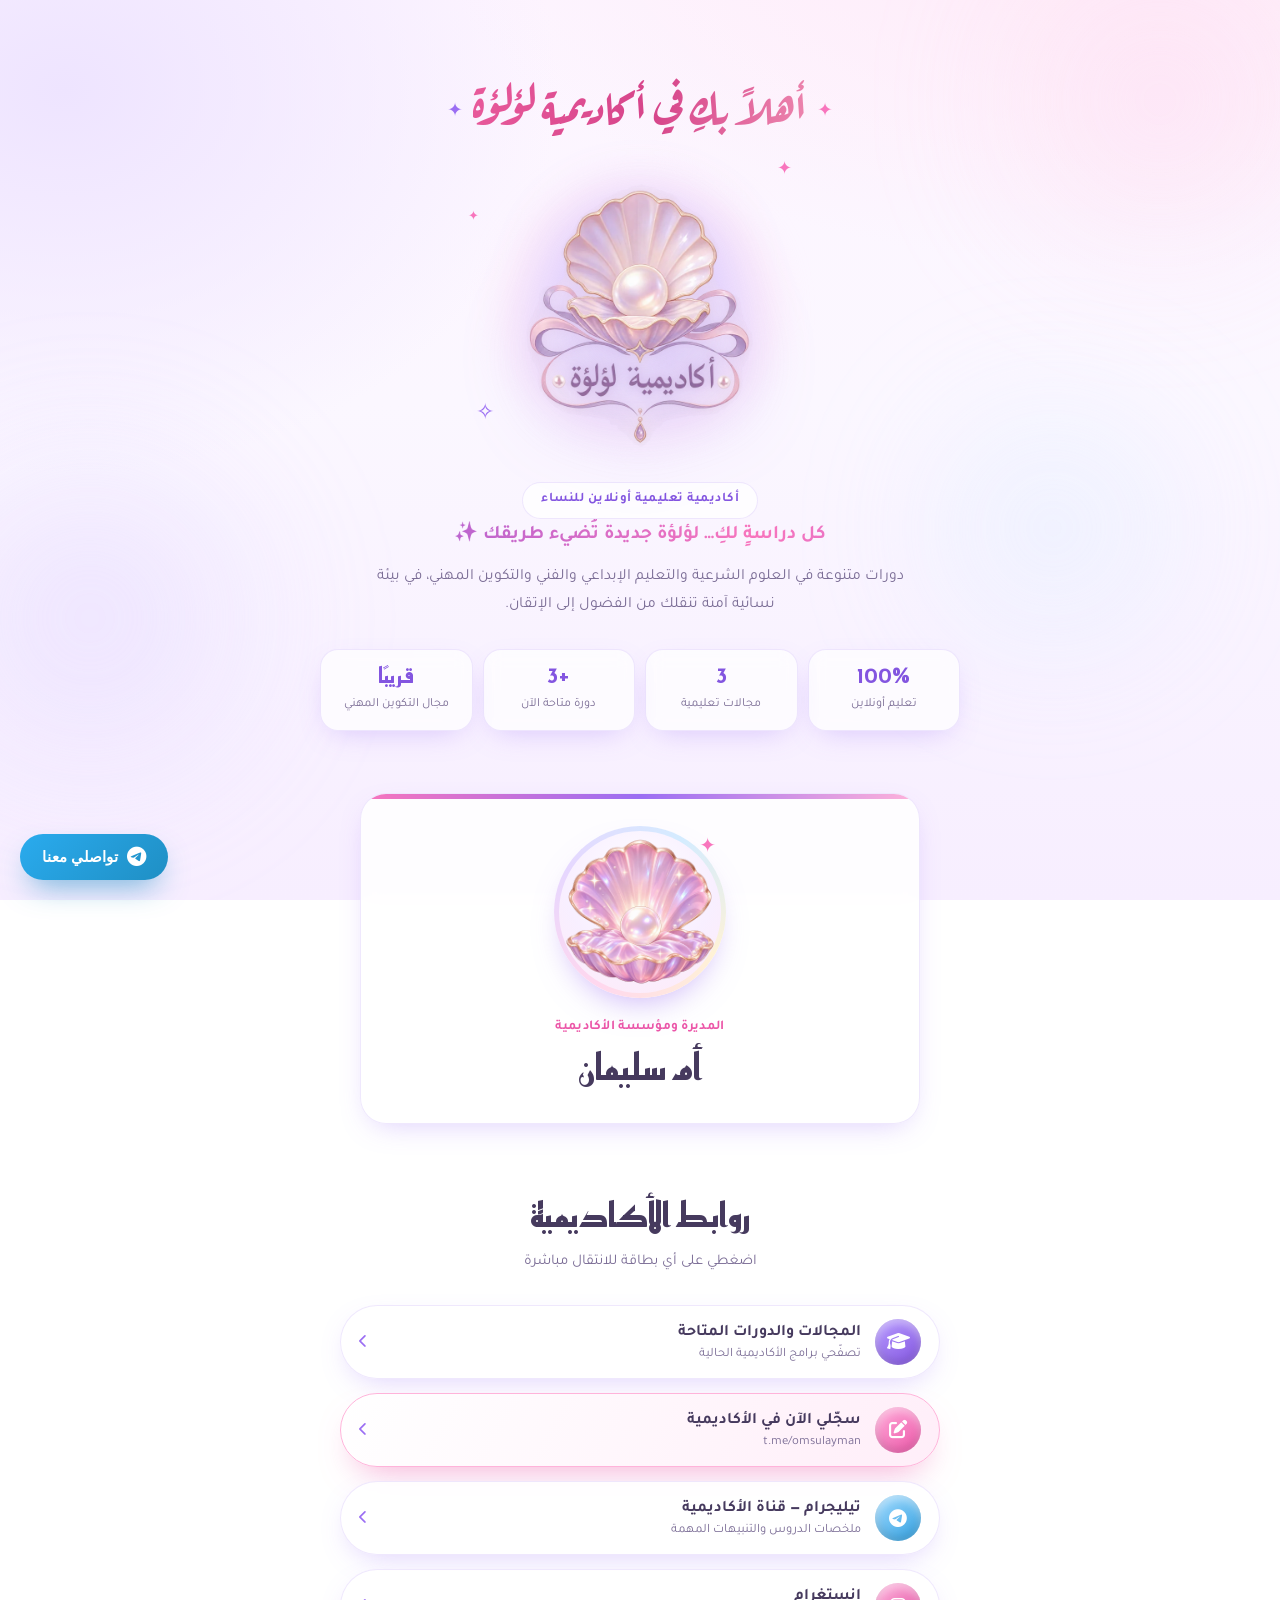
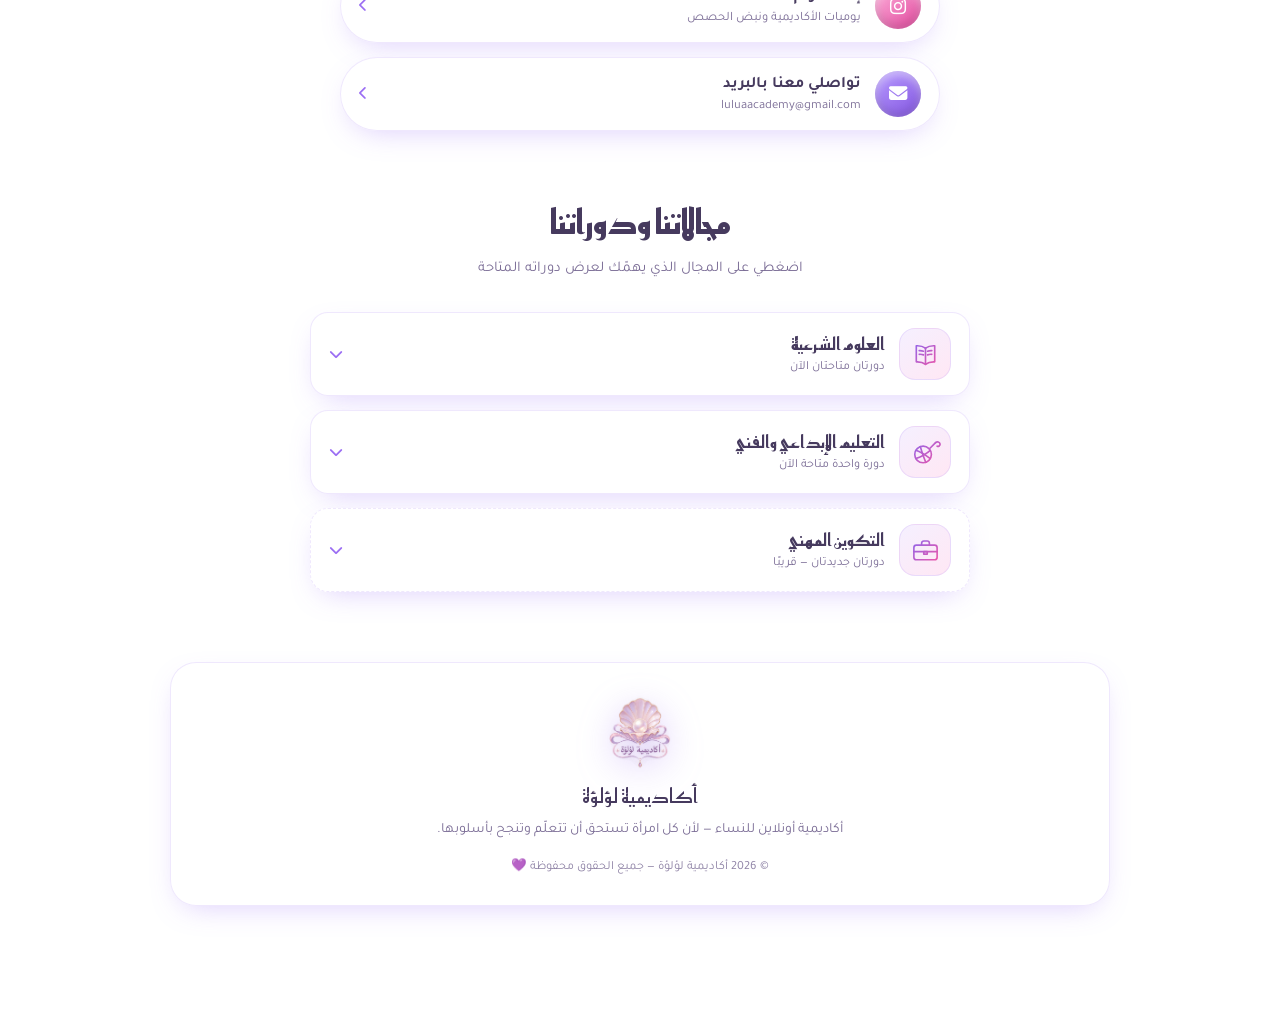
==== commit 1ecaf637: "رابط التسجيل: t.me/omsulayman" ====
--- a/index.html
+++ b/index.html
@@ -93,9 +93,9 @@
         <i class="fa-solid fa-chevron-left arrow"></i>
       </a>
 
-      <a class="link-card featured reveal" href="https://t.me/luluaacademy" target="_blank" rel="noopener">
+      <a class="link-card featured reveal" href="https://t.me/omsulayman" target="_blank" rel="noopener">
         <span class="ico ico-pink"><i class="fa-solid fa-pen-to-square"></i></span>
-        <span class="txt"><strong>سجّلي الآن في الأكاديمية</strong><small>t.me/luluaacademy</small></span>
+        <span class="txt"><strong>سجّلي الآن في الأكاديمية</strong><small>t.me/omsulayman</small></span>
         <i class="fa-solid fa-chevron-left arrow"></i>
       </a>
 
